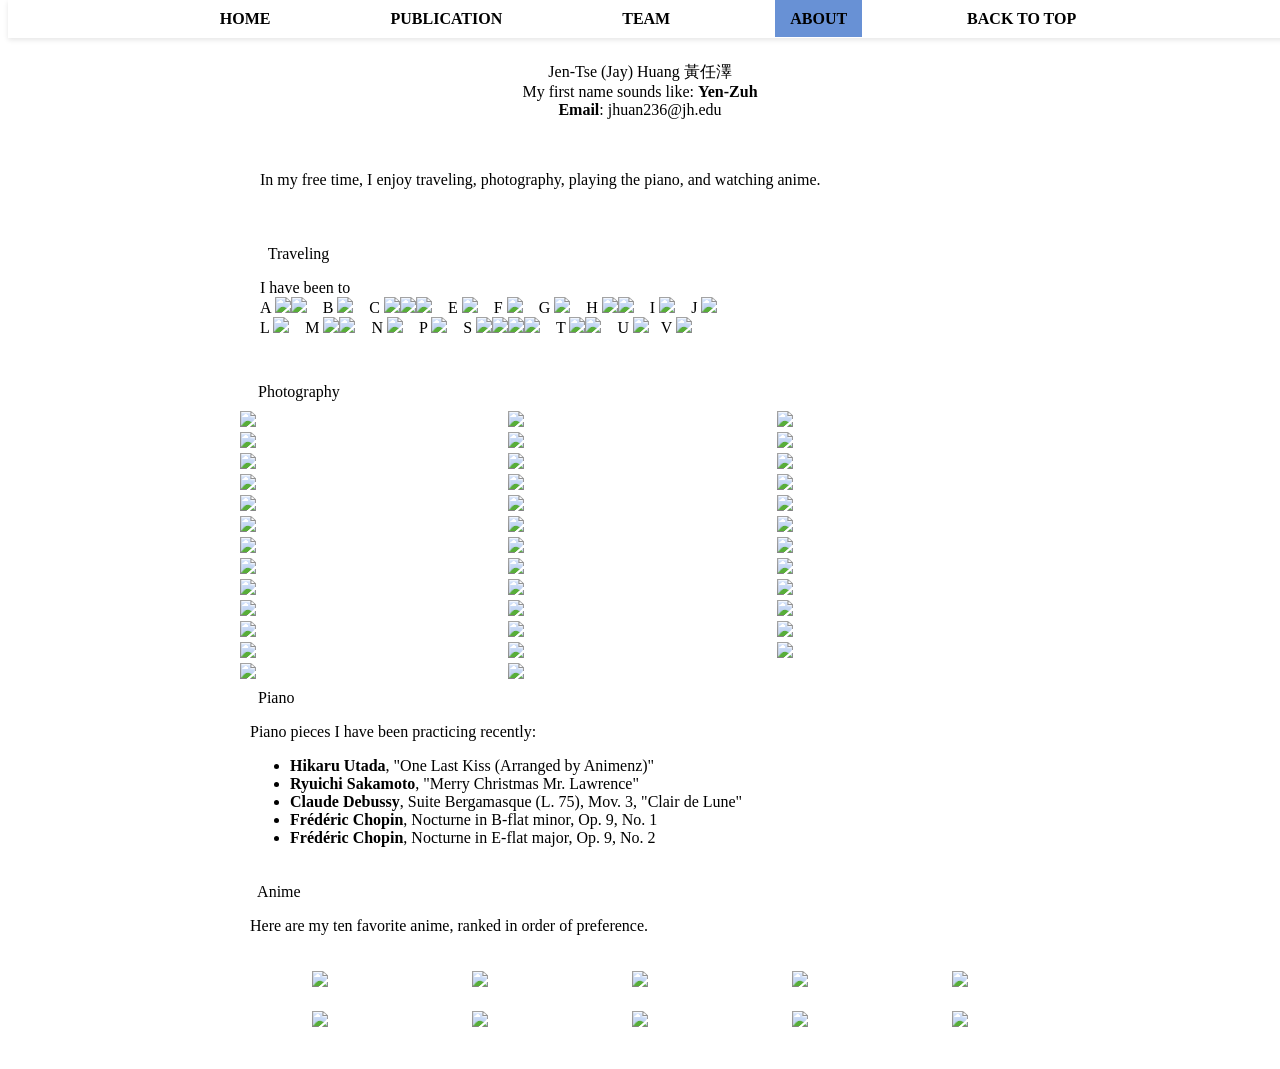
==== about.html @ 7603e161 "Jun14" ====
<!DOCTYPE HTML>
<html lang="en">
<head>
    <meta http-equiv="Content-Type" content="text/html; charset=UTF-8">

    <title>Jen-Tse (Jay) Huang</title>

    <meta name="author" content="Jen-Tse (Jay) Huang">
    <meta name="descripction" content="Jen-Tse (Jay) Huang's Homepage">
    <meta name="keywords" content="Jen-Tse Huang, Computer Science, Artificial Intelligence, Natural Language Processing, Large Language Model">
    <meta name="viewport" content="width=device-width, initial-scale=1">

    <link rel="stylesheet" type="text/css" href="stylesheet.css">
    <link rel="icon" type="image/png" href="images/icon.jpg">

    <script src="scripts/functions.js"></script>
    
    <style>

        .clustrmaps-container {
          width: 200px;
          height: 200px;
          position: relative;
        }

        .clustrmaps-container iframe {
          width: 100%;
          height: 100%;
        }

        html {
            scroll-behavior: smooth;
        }

        .navbar {
            display: flex;
            justify-content: center;
            list-style-type: none;
            padding: 10px 0;
            margin: 0;
            background-color: white;
            position: fixed;
            top: 0;
            width: 100%;
            box-shadow: 0 2px 5px rgba(0, 0, 0, 0.1);
            z-index: 1000;
        }

        .navbar li {
            margin-right: 90px;
        }

        .navbar li:last-child {
            margin-right: 0;
        }

        .navbar a {
            text-decoration: none;
            padding: 10px 15px;
            color: black;
            font-weight: bold;
        }

        .navbar a:hover {
            background-color: #6891D5;
            color: white;
        }

        .active {
            background-color: #6891D5;
            color: white;
        }

        .masonry {
            column-count: 3;
            column-gap: 5px;
        }

        .masonry img {
            width: 100%;
            margin-bottom: 5px;
            display: block;
        }
    </style>
</head>

<body data-gr-c-s-loaded="true">

<ul class="navbar">
    <li><a href="index.html">HOME</a></li>
    <li><a href="publication.html">PUBLICATION</a></li>
    <li><a href="team.html">TEAM</a></li>
    <li><a href="about.html" class="active">ABOUT</a></li>
    <li><a href="#">BACK TO TOP</a></li>
</ul>
<br>

<table width="840" border="0" align="center" cellspacing="0" cellpadding="20"><tbody><tr><td>

<!-- title -->

<p align="center">
    <pageheading>Jen-Tse (Jay) Huang 黃任澤</pageheading><br>
    My first name sounds like: <b>Yen-Zuh</b><br>
    <b>Email</b>: <font id="email" style="display:inline;">jhuan236@jh.edu</font>
</p>

<!-- overview -->

<table width="100%" align="center" border="0" cellspacing="0" cellpadding="20">
    <tbody>
        <tr>
            <td width="100%" valign="center" align="justify">
                <p>In my free time, I enjoy traveling, photography, playing the piano, and watching anime.</p>
            </td>
        </tr>
    </tbody>
</table>

<!-- traveling -->

<table width="100%" align="center" border="0" cellspacing="0" cellpadding="20">
    <tbody>
        <tr>
            <td>
                <sectionheading>&nbsp;&nbsp;Traveling</sectionheading>
                <p>I have been to<br>A&nbsp;<img style="display: inline" width="2.5%" src="images/travel/australia.png"><img style="display: inline" width="2.5%" src="images/travel/austria.png">&nbsp;&nbsp;&nbsp;&nbsp;B&nbsp;<img style="display: inline" width="2.5%" src="images/travel/belgium.png">&nbsp;&nbsp;&nbsp;&nbsp;C&nbsp;<img style="display: inline" width="2.5%" src="images/travel/canada.png"><img style="display: inline" width="2.5%" src="images/travel/china.png"><img style="display: inline" width="2.5%" src="images/travel/czechia.png">&nbsp;&nbsp;&nbsp;&nbsp;E&nbsp;<img style="display: inline" width="2.5%" src="images/travel/england.png">&nbsp;&nbsp;&nbsp;&nbsp;F&nbsp;<img style="display: inline" width="2.5%" src="images/travel/france.png">&nbsp;&nbsp;&nbsp;&nbsp;G&nbsp;<img style="display: inline" width="2.5%" src="images/travel/germany.png">&nbsp;&nbsp;&nbsp;&nbsp;H&nbsp;<img style="display: inline" width="2.5%" src="images/travel/hongkong.png"><img style="display: inline" width="2.5%" src="images/travel/hungary.png">&nbsp;&nbsp;&nbsp;&nbsp;I&nbsp;<img style="display: inline" width="2.5%" src="images/travel/italy.png">&nbsp;&nbsp;&nbsp;&nbsp;J&nbsp;<img style="display: inline" width="2.5%" src="images/travel/japan.png"><br>L&nbsp;<img style="display: inline" width="2.5%" src="images/travel/luxembourg.png">&nbsp;&nbsp;&nbsp;&nbsp;M&nbsp;<img style="display: inline" width="2.5%" src="images/travel/macau.png"><img style="display: inline" width="2.5%" src="images/travel/malaysia.png">&nbsp;&nbsp;&nbsp;&nbsp;N&nbsp;<img style="display: inline" width="2.5%" src="images/travel/newzealand.png">&nbsp;&nbsp;&nbsp;&nbsp;P&nbsp;<img style="display: inline" width="2.5%" src="images/travel/portugal.png">&nbsp;&nbsp;&nbsp;&nbsp;S&nbsp;<img style="display: inline" width="2.5%" src="images/travel/singapore.png"><img style="display: inline" width="2.5%" src="images/travel/slovakia.png"><img style="display: inline" width="2.5%" src="images/travel/spain.png"><img style="display: inline" width="2.5%" src="images/travel/switzerland.png">&nbsp;&nbsp;&nbsp;&nbsp;T&nbsp;<img style="display: inline" width="2.5%" src="images/travel/taiwan.png"><img style="display: inline" width="2.5%" src="images/travel/thailand.png">&nbsp;&nbsp;&nbsp;&nbsp;U&nbsp;<img style="display: inline" width="2.5%" src="images/travel/unitedstates.png">&nbsp;&nbsp;&nbsp;V&nbsp;<img style="display: inline" width="2.5%" src="images/travel/vaticancity.png"></p>
            </td>
        </tr>
    </tbody>
</table>

<!-- photography -->

<table width="100%" align="center" border="0" cellspacing="0" cellpadding="10">
    <tbody>
        <tr>
            <td>
                <sectionheading>&nbsp;&nbsp;Photography </sectionheading>
            </td>
        </tr>
    </tbody>
</table>

<div class="masonry">
    <img src="images/photos/5123.jpg">
    <img src="images/photos/1873.jpg">
    <img src="images/photos/1632.jpg">
    <img src="images/photos/0824.jpg">
    <img src="images/photos/1412.jpg">
    <img src="images/photos/4974.jpg">
    <img src="images/photos/2015.jpg">
    <img src="images/photos/2457.jpg">
    <img src="images/photos/5227.jpg">
    <img src="images/photos/3005.jpg">
    <img src="images/photos/0801.jpg">
    <img src="images/photos/3792.jpg">
    <img src="images/photos/3398.jpg">
    <img src="images/photos/3713.jpg">
    <img src="images/photos/2502.jpg">
    <img src="images/photos/2970.jpg">
    <img src="images/photos/3857.jpg">
    <img src="images/photos/4158.jpg">
    <img src="images/photos/5130.jpg">
    <img src="images/photos/3844.jpg">
    <img src="images/photos/4188.jpg">
    <img src="images/photos/2001.jpg">
    <img src="images/photos/0761.jpg">
    <img src="images/photos/2134.jpg">
    <img src="images/photos/2157.jpg">
    <img src="images/photos/3399.jpg">
    <img src="images/photos/1223.jpg">
    <img src="images/photos/2987.jpg">
    <img src="images/photos/4192.jpg">
    <img src="images/photos/4180.jpg">
    <img src="images/photos/4886.jpg">
    <img src="images/photos/4604.jpg">
    <img src="images/photos/1221.jpg">
    <img src="images/photos/5007.jpg">
    <img src="images/photos/4622.jpg">
    <img src="images/photos/4174.jpg">
    <img src="images/photos/3551.jpg">
    <img src="images/photos/3567.jpg">
</div>

<!-- piano -->

<table width="100%" align="center" border="0" cellspacing="0" cellpadding="10">
    <tbody>
        <tr>
            <td>
                <sectionheading>&nbsp;&nbsp;Piano</sectionheading>
                <p>Piano pieces I have been practicing recently:</p>
                <ul>
                    <li> <b>Hikaru Utada</b>, "One Last Kiss (Arranged by Animenz)" </li>
                    <li> <b>Ryuichi Sakamoto</b>, "Merry Christmas Mr. Lawrence" </li>
                    <li> <b>Claude Debussy</b>, Suite Bergamasque (L. 75), Mov. 3, "Clair de Lune" </li>
                    <li> <b>Frédéric Chopin</b>, Nocturne in B-flat minor, Op. 9, No. 1 </li>
                    <li> <b>Frédéric Chopin</b>, Nocturne in E-flat major, Op. 9, No. 2 </li>
                </ul>
            </td>
        </tr>
    </tbody>
</table>

<!-- anime -->

<table width="100%" align="center" border="0" cellspacing="0" cellpadding="10">
    <tbody>
        <tr>
            <td>
                <sectionheading>&nbsp;&nbsp;Anime</sectionheading>
                <p>Here are my ten favorite anime, ranked in order of preference.</p>
            </td>
        </tr>
    </tbody>
</table>

<table width="100%" align="center" border="0" cellspacing="0" cellpadding="10">
    <tbody>
        <tr>
            <td width="20%" valign="center" align="center"><img style="display: inline" width="100%" src="images/animations/neon_genesis_evangelion.jpg"></td>
            <td width="20%" valign="center" align="center"><img style="display: inline" width="100%" src="images/animations/cyberpunk_edgerunner.jpg"></td>
            <td width="20%" valign="center" align="center"><img style="display: inline" width="100%" src="images/animations/ghost_in_the_shell.jpg"></td>
            <td width="20%" valign="center" align="center"><img style="display: inline" width="100%" src="images/animations/fullmetal_alchemist.jpg"></td>
            <td width="20%" valign="center" align="center"><img style="display: inline" width="100%" src="images/animations/berserk.jpg"></td>
        </tr>
        <tr>
            <td width="20%" valign="center" align="center"><img style="display: inline" width="100%" src="images/animations/attack_on_titan.jpg"></td>
            <td width="20%" valign="center" align="center"><img style="display: inline" width="100%" src="images/animations/steins_gate.jpg"></td>
            <td width="20%" valign="center" align="center"><img style="display: inline" width="100%" src="images/animations/higurashi_when_they_cry.jpg"></td>
            <td width="20%" valign="center" align="center"><img style="display: inline" width="100%" src="images/animations/from_the_new_world.jpg"></td>
            <td width="20%" valign="center" align="center"><img style="display: inline" width="100%" src="images/animations/made_in_abyss.jpg"></td>
        </tr>
    </tbody>
</table>

</td></tr></table></body>
</html>
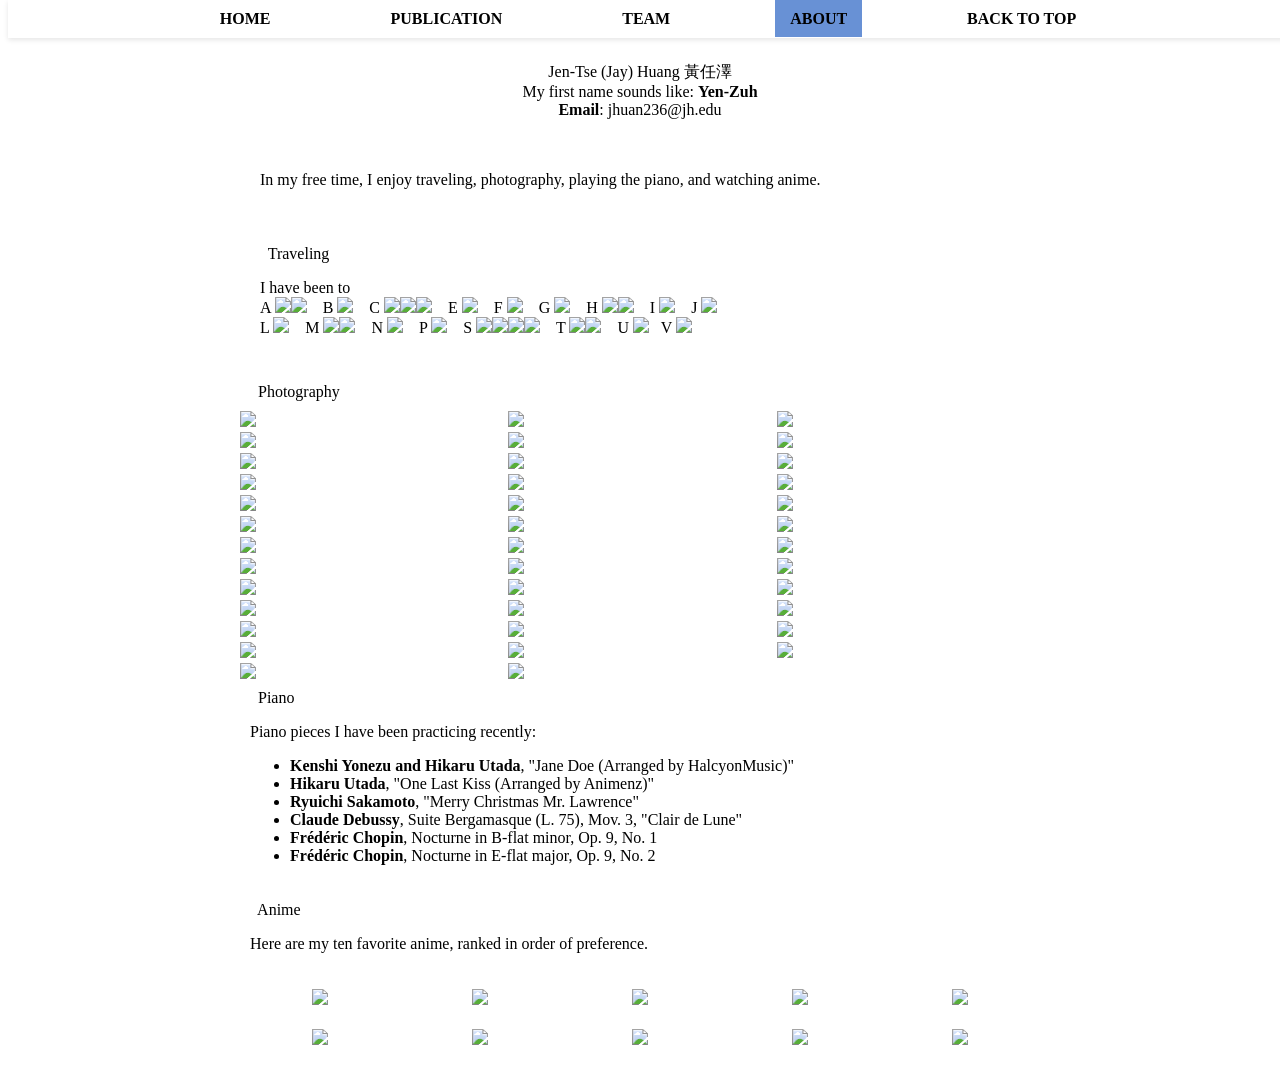
==== commit da5a8f53: "Nov 24" ====
--- a/about.html
+++ b/about.html
@@ -7,26 +7,13 @@
 
     <meta name="author" content="Jen-Tse (Jay) Huang">
     <meta name="descripction" content="Jen-Tse (Jay) Huang's Homepage">
-    <meta name="keywords" content="Jen-Tse Huang, Computer Science, Artificial Intelligence, Natural Language Processing, Large Language Model">
+    <meta name="keywords" content="Jen-Tse Huang, Computer Science, Artificial Intelligence, Natural Language Processing, Large Language Models">
     <meta name="viewport" content="width=device-width, initial-scale=1">
 
     <link rel="stylesheet" type="text/css" href="stylesheet.css">
     <link rel="icon" type="image/png" href="images/icon.jpg">
-
-    <script src="scripts/functions.js"></script>
     
     <style>
-
-        .clustrmaps-container {
-          width: 200px;
-          height: 200px;
-          position: relative;
-        }
-
-        .clustrmaps-container iframe {
-          width: 100%;
-          height: 100%;
-        }
 
         html {
             scroll-behavior: smooth;
@@ -192,6 +179,7 @@
                 <sectionheading>&nbsp;&nbsp;Piano</sectionheading>
                 <p>Piano pieces I have been practicing recently:</p>
                 <ul>
+                    <li> <b>Kenshi Yonezu and Hikaru Utada</b>, "Jane Doe (Arranged by HalcyonMusic)" </li>
                     <li> <b>Hikaru Utada</b>, "One Last Kiss (Arranged by Animenz)" </li>
                     <li> <b>Ryuichi Sakamoto</b>, "Merry Christmas Mr. Lawrence" </li>
                     <li> <b>Claude Debussy</b>, Suite Bergamasque (L. 75), Mov. 3, "Clair de Lune" </li>
@@ -235,5 +223,4 @@
     </tbody>
 </table>
 
-</td></tr></table></body>
-</html>+</td></tr></tbody></table></body></html>
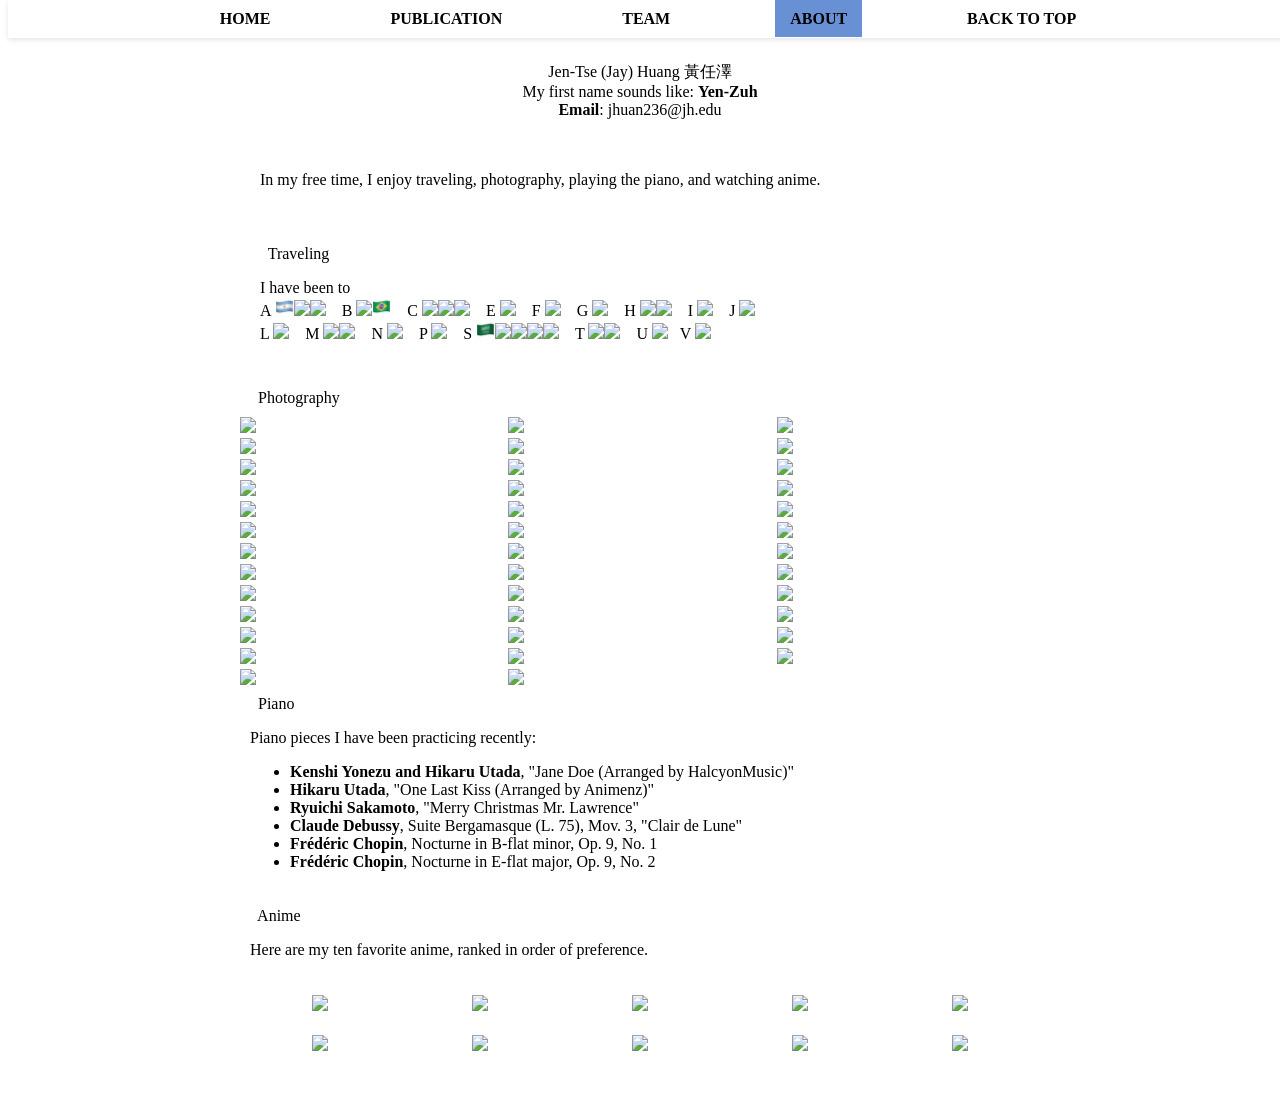
==== commit 34594848: "Mar 02" ====
--- a/about.html
+++ b/about.html
@@ -111,7 +111,7 @@
         <tr>
             <td>
                 <sectionheading>&nbsp;&nbsp;Traveling</sectionheading>
-                <p>I have been to<br>A&nbsp;<img style="display: inline" width="2.5%" src="images/travel/australia.png"><img style="display: inline" width="2.5%" src="images/travel/austria.png">&nbsp;&nbsp;&nbsp;&nbsp;B&nbsp;<img style="display: inline" width="2.5%" src="images/travel/belgium.png">&nbsp;&nbsp;&nbsp;&nbsp;C&nbsp;<img style="display: inline" width="2.5%" src="images/travel/canada.png"><img style="display: inline" width="2.5%" src="images/travel/china.png"><img style="display: inline" width="2.5%" src="images/travel/czechia.png">&nbsp;&nbsp;&nbsp;&nbsp;E&nbsp;<img style="display: inline" width="2.5%" src="images/travel/england.png">&nbsp;&nbsp;&nbsp;&nbsp;F&nbsp;<img style="display: inline" width="2.5%" src="images/travel/france.png">&nbsp;&nbsp;&nbsp;&nbsp;G&nbsp;<img style="display: inline" width="2.5%" src="images/travel/germany.png">&nbsp;&nbsp;&nbsp;&nbsp;H&nbsp;<img style="display: inline" width="2.5%" src="images/travel/hongkong.png"><img style="display: inline" width="2.5%" src="images/travel/hungary.png">&nbsp;&nbsp;&nbsp;&nbsp;I&nbsp;<img style="display: inline" width="2.5%" src="images/travel/italy.png">&nbsp;&nbsp;&nbsp;&nbsp;J&nbsp;<img style="display: inline" width="2.5%" src="images/travel/japan.png"><br>L&nbsp;<img style="display: inline" width="2.5%" src="images/travel/luxembourg.png">&nbsp;&nbsp;&nbsp;&nbsp;M&nbsp;<img style="display: inline" width="2.5%" src="images/travel/macau.png"><img style="display: inline" width="2.5%" src="images/travel/malaysia.png">&nbsp;&nbsp;&nbsp;&nbsp;N&nbsp;<img style="display: inline" width="2.5%" src="images/travel/newzealand.png">&nbsp;&nbsp;&nbsp;&nbsp;P&nbsp;<img style="display: inline" width="2.5%" src="images/travel/portugal.png">&nbsp;&nbsp;&nbsp;&nbsp;S&nbsp;<img style="display: inline" width="2.5%" src="images/travel/singapore.png"><img style="display: inline" width="2.5%" src="images/travel/slovakia.png"><img style="display: inline" width="2.5%" src="images/travel/spain.png"><img style="display: inline" width="2.5%" src="images/travel/switzerland.png">&nbsp;&nbsp;&nbsp;&nbsp;T&nbsp;<img style="display: inline" width="2.5%" src="images/travel/taiwan.png"><img style="display: inline" width="2.5%" src="images/travel/thailand.png">&nbsp;&nbsp;&nbsp;&nbsp;U&nbsp;<img style="display: inline" width="2.5%" src="images/travel/unitedstates.png">&nbsp;&nbsp;&nbsp;V&nbsp;<img style="display: inline" width="2.5%" src="images/travel/vaticancity.png"></p>
+                <p>I have been to<br>A&nbsp;<img style="display: inline" width="2.5%" src="images/travel/argentina.png"><img style="display: inline" width="2.5%" src="images/travel/australia.png"><img style="display: inline" width="2.5%" src="images/travel/austria.png">&nbsp;&nbsp;&nbsp;&nbsp;B&nbsp;<img style="display: inline" width="2.5%" src="images/travel/belgium.png"><img style="display: inline" width="2.5%" src="images/travel/brazil.png">&nbsp;&nbsp;&nbsp;&nbsp;C&nbsp;<img style="display: inline" width="2.5%" src="images/travel/canada.png"><img style="display: inline" width="2.5%" src="images/travel/china.png"><img style="display: inline" width="2.5%" src="images/travel/czechia.png">&nbsp;&nbsp;&nbsp;&nbsp;E&nbsp;<img style="display: inline" width="2.5%" src="images/travel/england.png">&nbsp;&nbsp;&nbsp;&nbsp;F&nbsp;<img style="display: inline" width="2.5%" src="images/travel/france.png">&nbsp;&nbsp;&nbsp;&nbsp;G&nbsp;<img style="display: inline" width="2.5%" src="images/travel/germany.png">&nbsp;&nbsp;&nbsp;&nbsp;H&nbsp;<img style="display: inline" width="2.5%" src="images/travel/hongkong.png"><img style="display: inline" width="2.5%" src="images/travel/hungary.png">&nbsp;&nbsp;&nbsp;&nbsp;I&nbsp;<img style="display: inline" width="2.5%" src="images/travel/italy.png">&nbsp;&nbsp;&nbsp;&nbsp;J&nbsp;<img style="display: inline" width="2.5%" src="images/travel/japan.png"><br>L&nbsp;<img style="display: inline" width="2.5%" src="images/travel/luxembourg.png">&nbsp;&nbsp;&nbsp;&nbsp;M&nbsp;<img style="display: inline" width="2.5%" src="images/travel/macau.png"><img style="display: inline" width="2.5%" src="images/travel/malaysia.png">&nbsp;&nbsp;&nbsp;&nbsp;N&nbsp;<img style="display: inline" width="2.5%" src="images/travel/newzealand.png">&nbsp;&nbsp;&nbsp;&nbsp;P&nbsp;<img style="display: inline" width="2.5%" src="images/travel/portugal.png">&nbsp;&nbsp;&nbsp;&nbsp;S&nbsp;<img style="display: inline" width="2.5%" src="images/travel/saudiarabia.png"><img style="display: inline" width="2.5%" src="images/travel/singapore.png"><img style="display: inline" width="2.5%" src="images/travel/slovakia.png"><img style="display: inline" width="2.5%" src="images/travel/spain.png"><img style="display: inline" width="2.5%" src="images/travel/switzerland.png">&nbsp;&nbsp;&nbsp;&nbsp;T&nbsp;<img style="display: inline" width="2.5%" src="images/travel/taiwan.png"><img style="display: inline" width="2.5%" src="images/travel/thailand.png">&nbsp;&nbsp;&nbsp;&nbsp;U&nbsp;<img style="display: inline" width="2.5%" src="images/travel/unitedstates.png">&nbsp;&nbsp;&nbsp;V&nbsp;<img style="display: inline" width="2.5%" src="images/travel/vaticancity.png"></p>
             </td>
         </tr>
     </tbody>
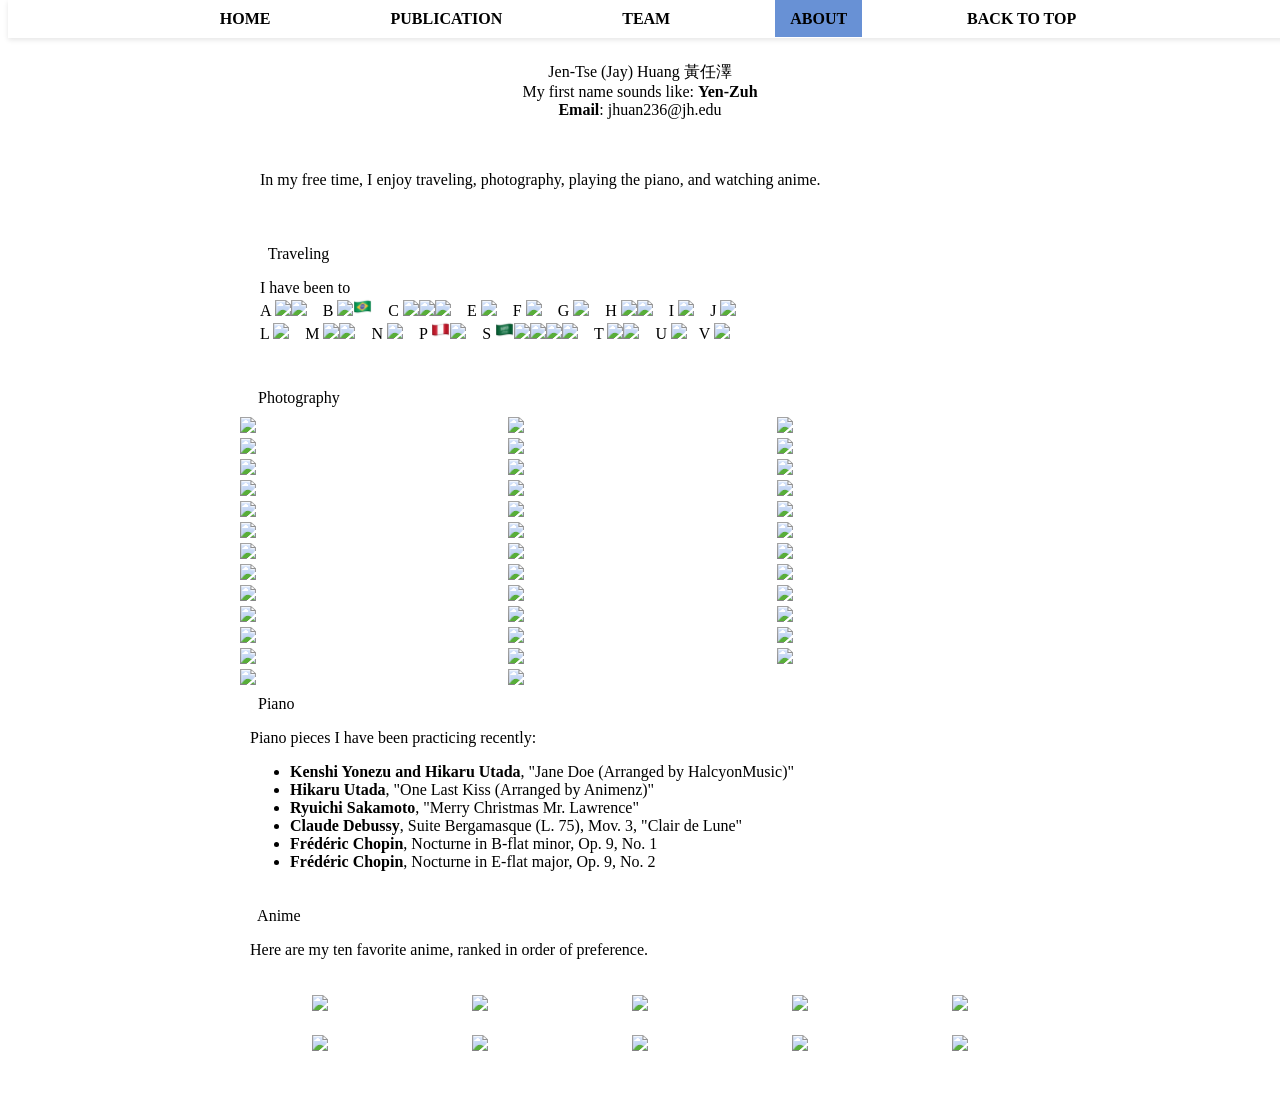
==== commit 28cc6393: "Apr 9" ====
--- a/about.html
+++ b/about.html
@@ -111,7 +111,7 @@
         <tr>
             <td>
                 <sectionheading>&nbsp;&nbsp;Traveling</sectionheading>
-                <p>I have been to<br>A&nbsp;<img style="display: inline" width="2.5%" src="images/travel/argentina.png"><img style="display: inline" width="2.5%" src="images/travel/australia.png"><img style="display: inline" width="2.5%" src="images/travel/austria.png">&nbsp;&nbsp;&nbsp;&nbsp;B&nbsp;<img style="display: inline" width="2.5%" src="images/travel/belgium.png"><img style="display: inline" width="2.5%" src="images/travel/brazil.png">&nbsp;&nbsp;&nbsp;&nbsp;C&nbsp;<img style="display: inline" width="2.5%" src="images/travel/canada.png"><img style="display: inline" width="2.5%" src="images/travel/china.png"><img style="display: inline" width="2.5%" src="images/travel/czechia.png">&nbsp;&nbsp;&nbsp;&nbsp;E&nbsp;<img style="display: inline" width="2.5%" src="images/travel/england.png">&nbsp;&nbsp;&nbsp;&nbsp;F&nbsp;<img style="display: inline" width="2.5%" src="images/travel/france.png">&nbsp;&nbsp;&nbsp;&nbsp;G&nbsp;<img style="display: inline" width="2.5%" src="images/travel/germany.png">&nbsp;&nbsp;&nbsp;&nbsp;H&nbsp;<img style="display: inline" width="2.5%" src="images/travel/hongkong.png"><img style="display: inline" width="2.5%" src="images/travel/hungary.png">&nbsp;&nbsp;&nbsp;&nbsp;I&nbsp;<img style="display: inline" width="2.5%" src="images/travel/italy.png">&nbsp;&nbsp;&nbsp;&nbsp;J&nbsp;<img style="display: inline" width="2.5%" src="images/travel/japan.png"><br>L&nbsp;<img style="display: inline" width="2.5%" src="images/travel/luxembourg.png">&nbsp;&nbsp;&nbsp;&nbsp;M&nbsp;<img style="display: inline" width="2.5%" src="images/travel/macau.png"><img style="display: inline" width="2.5%" src="images/travel/malaysia.png">&nbsp;&nbsp;&nbsp;&nbsp;N&nbsp;<img style="display: inline" width="2.5%" src="images/travel/newzealand.png">&nbsp;&nbsp;&nbsp;&nbsp;P&nbsp;<img style="display: inline" width="2.5%" src="images/travel/portugal.png">&nbsp;&nbsp;&nbsp;&nbsp;S&nbsp;<img style="display: inline" width="2.5%" src="images/travel/saudiarabia.png"><img style="display: inline" width="2.5%" src="images/travel/singapore.png"><img style="display: inline" width="2.5%" src="images/travel/slovakia.png"><img style="display: inline" width="2.5%" src="images/travel/spain.png"><img style="display: inline" width="2.5%" src="images/travel/switzerland.png">&nbsp;&nbsp;&nbsp;&nbsp;T&nbsp;<img style="display: inline" width="2.5%" src="images/travel/taiwan.png"><img style="display: inline" width="2.5%" src="images/travel/thailand.png">&nbsp;&nbsp;&nbsp;&nbsp;U&nbsp;<img style="display: inline" width="2.5%" src="images/travel/unitedstates.png">&nbsp;&nbsp;&nbsp;V&nbsp;<img style="display: inline" width="2.5%" src="images/travel/vaticancity.png"></p>
+                <p>I have been to<br>A&nbsp;<img style="display: inline" width="2.5%" src="images/travel/australia.png"><img style="display: inline" width="2.5%" src="images/travel/austria.png">&nbsp;&nbsp;&nbsp;&nbsp;B&nbsp;<img style="display: inline" width="2.5%" src="images/travel/belgium.png"><img style="display: inline" width="2.5%" src="images/travel/brazil.png">&nbsp;&nbsp;&nbsp;&nbsp;C&nbsp;<img style="display: inline" width="2.5%" src="images/travel/canada.png"><img style="display: inline" width="2.5%" src="images/travel/china.png"><img style="display: inline" width="2.5%" src="images/travel/czechia.png">&nbsp;&nbsp;&nbsp;&nbsp;E&nbsp;<img style="display: inline" width="2.5%" src="images/travel/england.png">&nbsp;&nbsp;&nbsp;&nbsp;F&nbsp;<img style="display: inline" width="2.5%" src="images/travel/france.png">&nbsp;&nbsp;&nbsp;&nbsp;G&nbsp;<img style="display: inline" width="2.5%" src="images/travel/germany.png">&nbsp;&nbsp;&nbsp;&nbsp;H&nbsp;<img style="display: inline" width="2.5%" src="images/travel/hongkong.png"><img style="display: inline" width="2.5%" src="images/travel/hungary.png">&nbsp;&nbsp;&nbsp;&nbsp;I&nbsp;<img style="display: inline" width="2.5%" src="images/travel/italy.png">&nbsp;&nbsp;&nbsp;&nbsp;J&nbsp;<img style="display: inline" width="2.5%" src="images/travel/japan.png"><br>L&nbsp;<img style="display: inline" width="2.5%" src="images/travel/luxembourg.png">&nbsp;&nbsp;&nbsp;&nbsp;M&nbsp;<img style="display: inline" width="2.5%" src="images/travel/macau.png"><img style="display: inline" width="2.5%" src="images/travel/malaysia.png">&nbsp;&nbsp;&nbsp;&nbsp;N&nbsp;<img style="display: inline" width="2.5%" src="images/travel/newzealand.png">&nbsp;&nbsp;&nbsp;&nbsp;P&nbsp;<img style="display: inline" width="2.5%" src="images/travel/peru.png"><img style="display: inline" width="2.5%" src="images/travel/portugal.png">&nbsp;&nbsp;&nbsp;&nbsp;S&nbsp;<img style="display: inline" width="2.5%" src="images/travel/saudiarabia.png"><img style="display: inline" width="2.5%" src="images/travel/singapore.png"><img style="display: inline" width="2.5%" src="images/travel/slovakia.png"><img style="display: inline" width="2.5%" src="images/travel/spain.png"><img style="display: inline" width="2.5%" src="images/travel/switzerland.png">&nbsp;&nbsp;&nbsp;&nbsp;T&nbsp;<img style="display: inline" width="2.5%" src="images/travel/taiwan.png"><img style="display: inline" width="2.5%" src="images/travel/thailand.png">&nbsp;&nbsp;&nbsp;&nbsp;U&nbsp;<img style="display: inline" width="2.5%" src="images/travel/unitedstates.png">&nbsp;&nbsp;&nbsp;V&nbsp;<img style="display: inline" width="2.5%" src="images/travel/vaticancity.png"></p>
             </td>
         </tr>
     </tbody>
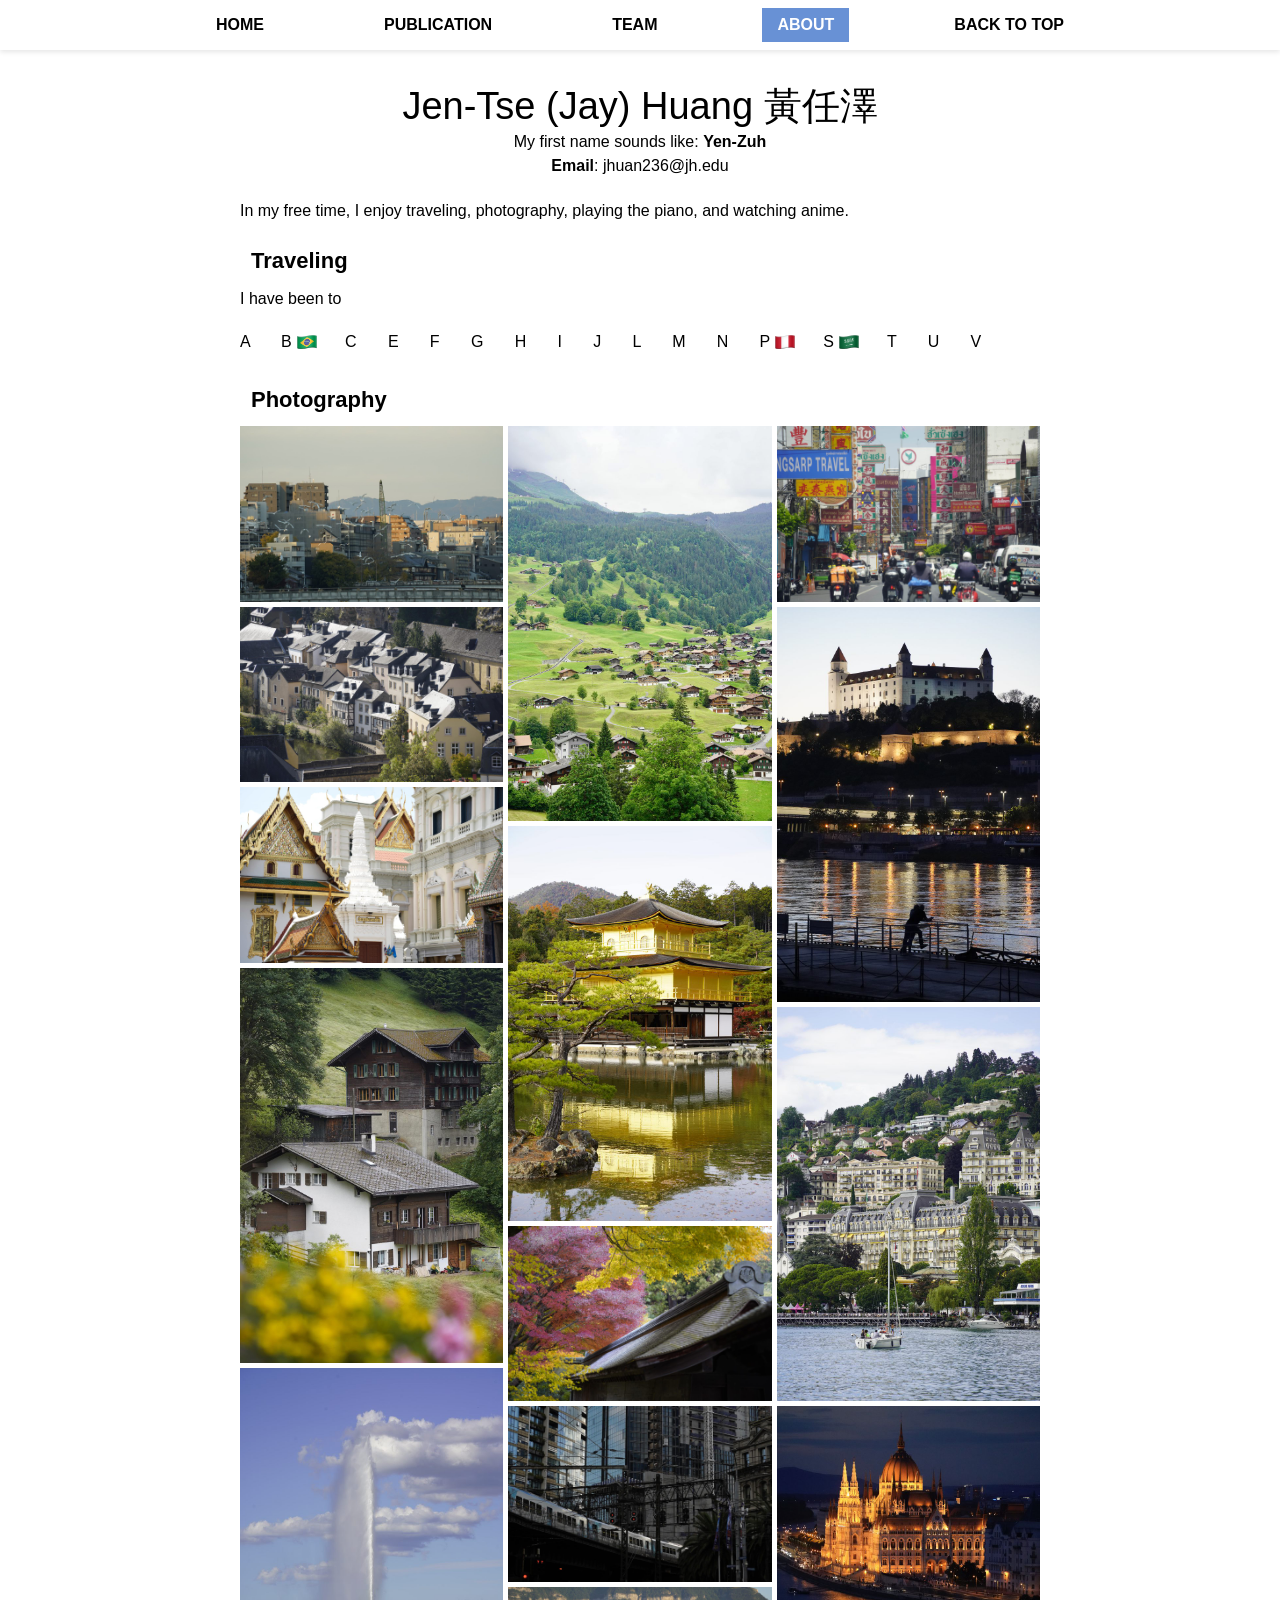
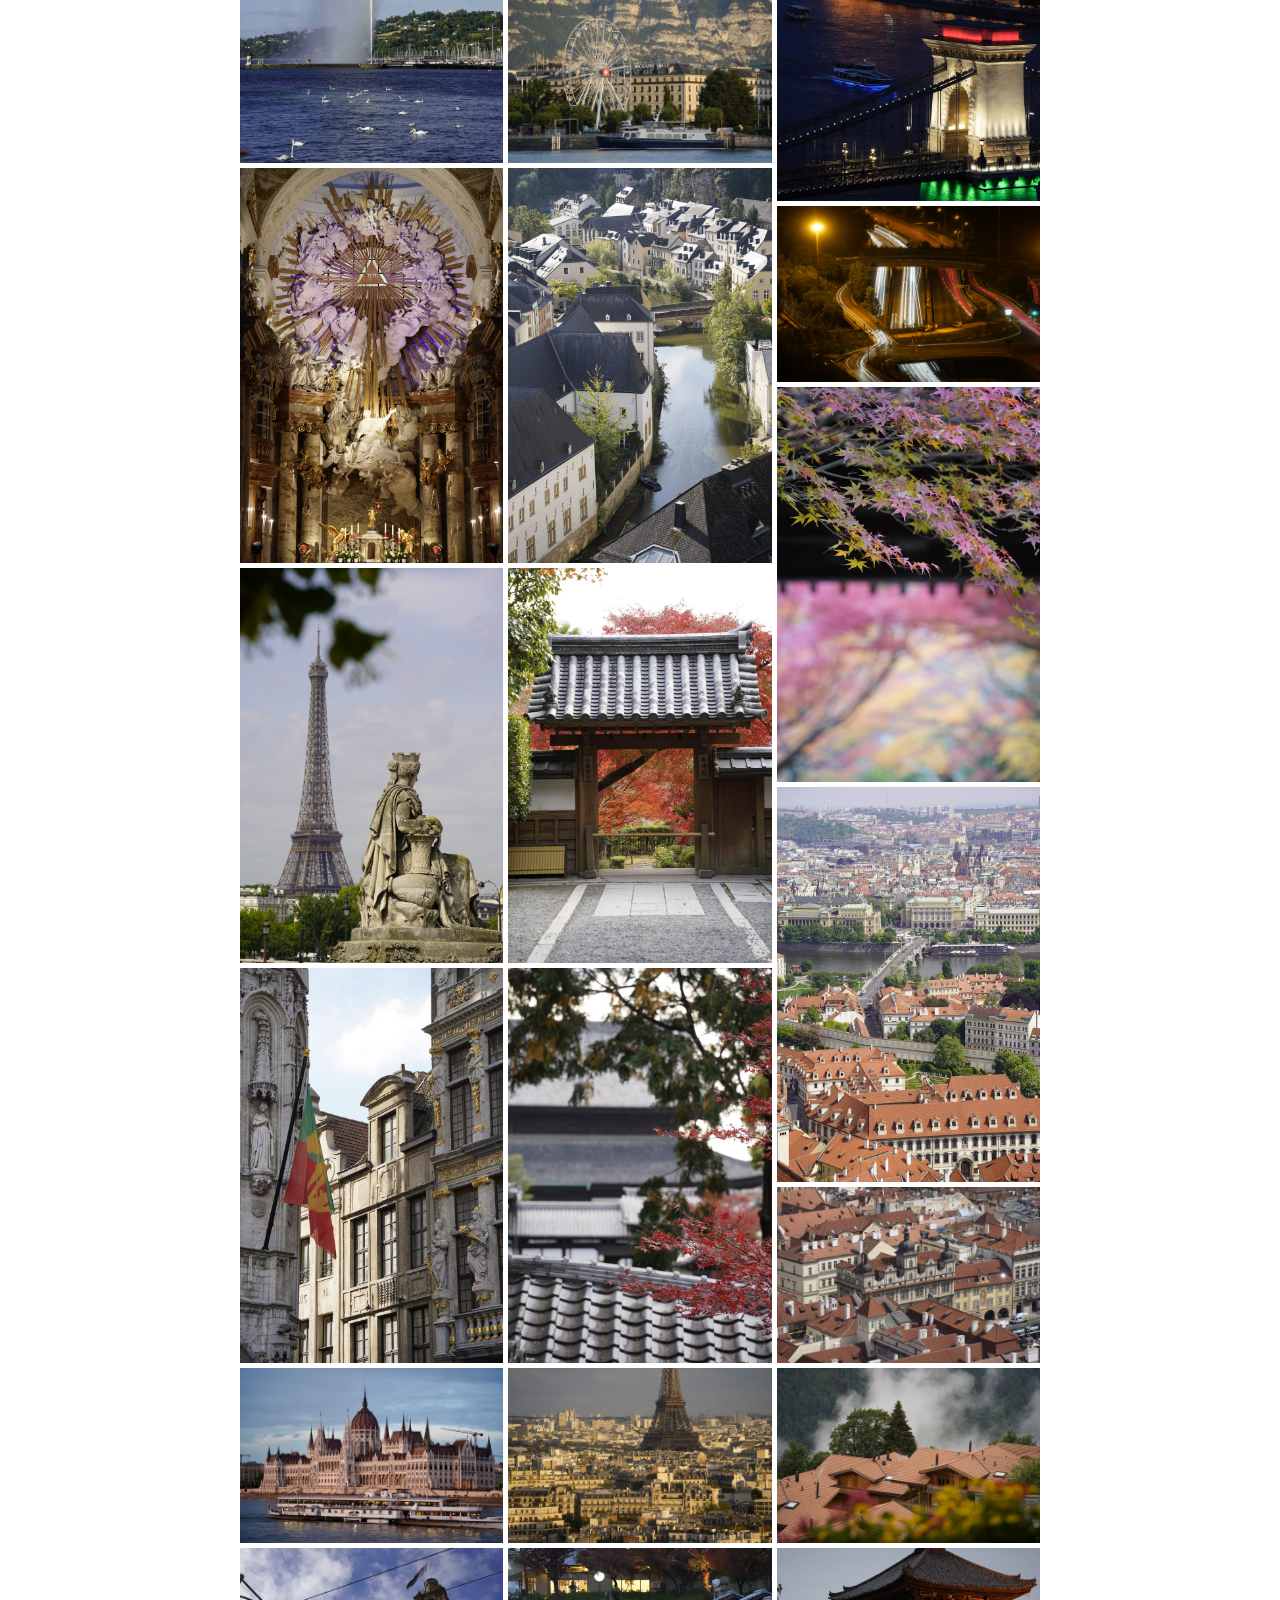
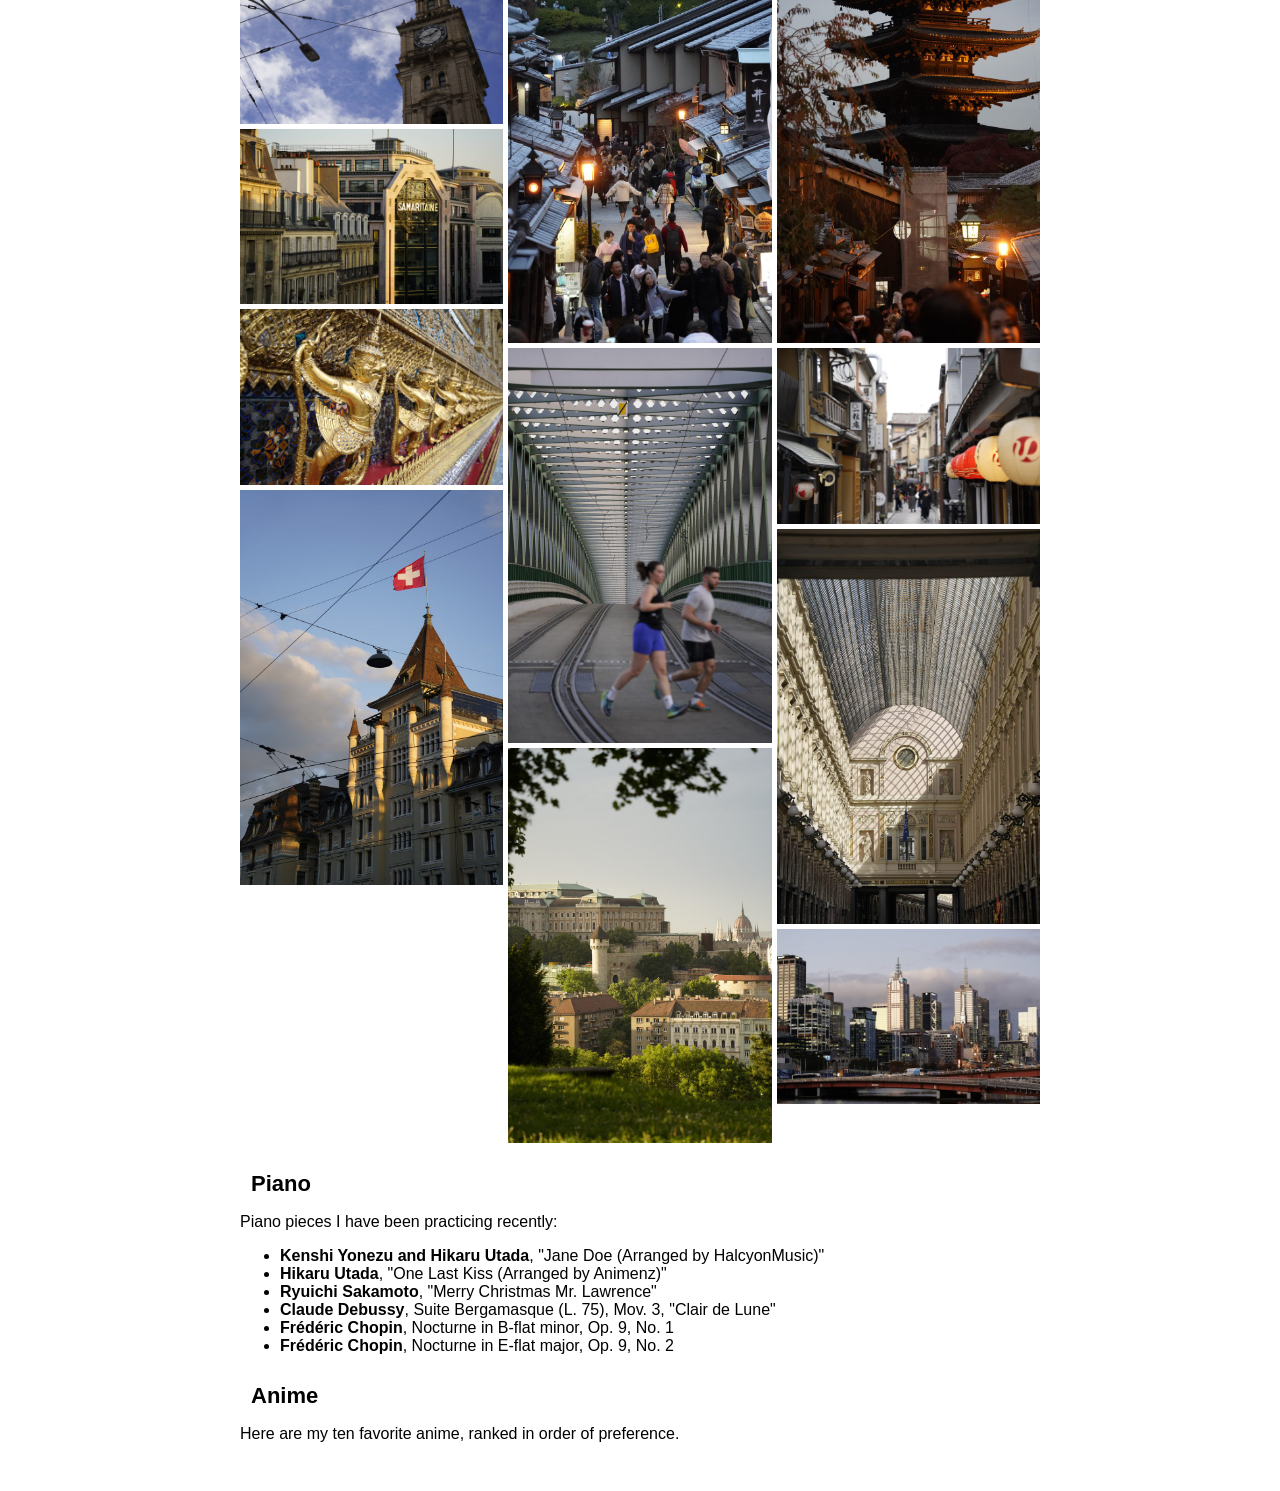
==== commit bdf826d9: "improve homepage" ====
--- a/about.html
+++ b/about.html
@@ -6,69 +6,30 @@
     <title>Jen-Tse (Jay) Huang</title>
 
     <meta name="author" content="Jen-Tse (Jay) Huang">
-    <meta name="descripction" content="Jen-Tse (Jay) Huang's Homepage">
+    <meta name="description" content="Traveling, photography, piano, and anime — the non-research side of Jen-Tse (Jay) Huang.">
     <meta name="keywords" content="Jen-Tse Huang, Computer Science, Artificial Intelligence, Natural Language Processing, Large Language Models">
     <meta name="viewport" content="width=device-width, initial-scale=1">
 
+    <link rel="canonical" href="https://penguinnnnn.github.io/about.html">
+
+    <meta property="og:type" content="website">
+    <meta property="og:site_name" content="Jen-Tse (Jay) Huang">
+    <meta property="og:title" content="About — Jen-Tse (Jay) Huang">
+    <meta property="og:description" content="Traveling, photography, piano, and anime — the non-research side of Jen-Tse (Jay) Huang.">
+    <meta property="og:url" content="https://penguinnnnn.github.io/about.html">
+    <meta property="og:image" content="https://penguinnnnn.github.io/images/jentsehuang.jpg">
+    <meta property="og:image:width" content="700">
+    <meta property="og:image:height" content="1050">
+    <meta property="og:image:alt" content="Portrait of Jen-Tse (Jay) Huang">
+
+    <meta name="twitter:card" content="summary">
+    <meta name="twitter:site" content="@JentseHuang">
+    <meta name="twitter:creator" content="@JentseHuang">
+
     <link rel="stylesheet" type="text/css" href="stylesheet.css">
     <link rel="icon" type="image/png" href="images/icon.jpg">
-    
-    <style>
 
-        html {
-            scroll-behavior: smooth;
-        }
-
-        .navbar {
-            display: flex;
-            justify-content: center;
-            list-style-type: none;
-            padding: 10px 0;
-            margin: 0;
-            background-color: white;
-            position: fixed;
-            top: 0;
-            width: 100%;
-            box-shadow: 0 2px 5px rgba(0, 0, 0, 0.1);
-            z-index: 1000;
-        }
-
-        .navbar li {
-            margin-right: 90px;
-        }
-
-        .navbar li:last-child {
-            margin-right: 0;
-        }
-
-        .navbar a {
-            text-decoration: none;
-            padding: 10px 15px;
-            color: black;
-            font-weight: bold;
-        }
-
-        .navbar a:hover {
-            background-color: #6891D5;
-            color: white;
-        }
-
-        .active {
-            background-color: #6891D5;
-            color: white;
-        }
-
-        .masonry {
-            column-count: 3;
-            column-gap: 5px;
-        }
-
-        .masonry img {
-            width: 100%;
-            margin-bottom: 5px;
-            display: block;
-        }
-    </style>
+    <script src="scripts/functions.js"></script>
 </head>
 
 <body data-gr-c-s-loaded="true">
@@ -80,147 +41,132 @@
     <li><a href="about.html" class="active">ABOUT</a></li>
     <li><a href="#">BACK TO TOP</a></li>
 </ul>
-<br>
 
-<table width="840" border="0" align="center" cellspacing="0" cellpadding="20"><tbody><tr><td>
+<div class="page">
 
 <!-- title -->
 
-<p align="center">
-    <pageheading>Jen-Tse (Jay) Huang 黃任澤</pageheading><br>
+<div class="id-card">
+    <h1 class="page-title">Jen-Tse (Jay) Huang 黃任澤</h1>
     My first name sounds like: <b>Yen-Zuh</b><br>
-    <b>Email</b>: <font id="email" style="display:inline;">jhuan236@jh.edu</font>
-</p>
+    <b>Email</b>: <span id="email">jhuan236@jh.edu</span>
+</div>
 
 <!-- overview -->
 
-<table width="100%" align="center" border="0" cellspacing="0" cellpadding="20">
-    <tbody>
-        <tr>
-            <td width="100%" valign="center" align="justify">
-                <p>In my free time, I enjoy traveling, photography, playing the piano, and watching anime.</p>
-            </td>
-        </tr>
-    </tbody>
-</table>
+<section class="block">
+    <p>In my free time, I enjoy traveling, photography, playing the piano, and watching anime.</p>
+</section>
 
 <!-- traveling -->
 
-<table width="100%" align="center" border="0" cellspacing="0" cellpadding="20">
-    <tbody>
-        <tr>
-            <td>
-                <sectionheading>&nbsp;&nbsp;Traveling</sectionheading>
-                <p>I have been to<br>A&nbsp;<img style="display: inline" width="2.5%" src="images/travel/australia.png"><img style="display: inline" width="2.5%" src="images/travel/austria.png">&nbsp;&nbsp;&nbsp;&nbsp;B&nbsp;<img style="display: inline" width="2.5%" src="images/travel/belgium.png"><img style="display: inline" width="2.5%" src="images/travel/brazil.png">&nbsp;&nbsp;&nbsp;&nbsp;C&nbsp;<img style="display: inline" width="2.5%" src="images/travel/canada.png"><img style="display: inline" width="2.5%" src="images/travel/china.png"><img style="display: inline" width="2.5%" src="images/travel/czechia.png">&nbsp;&nbsp;&nbsp;&nbsp;E&nbsp;<img style="display: inline" width="2.5%" src="images/travel/england.png">&nbsp;&nbsp;&nbsp;&nbsp;F&nbsp;<img style="display: inline" width="2.5%" src="images/travel/france.png">&nbsp;&nbsp;&nbsp;&nbsp;G&nbsp;<img style="display: inline" width="2.5%" src="images/travel/germany.png">&nbsp;&nbsp;&nbsp;&nbsp;H&nbsp;<img style="display: inline" width="2.5%" src="images/travel/hongkong.png"><img style="display: inline" width="2.5%" src="images/travel/hungary.png">&nbsp;&nbsp;&nbsp;&nbsp;I&nbsp;<img style="display: inline" width="2.5%" src="images/travel/italy.png">&nbsp;&nbsp;&nbsp;&nbsp;J&nbsp;<img style="display: inline" width="2.5%" src="images/travel/japan.png"><br>L&nbsp;<img style="display: inline" width="2.5%" src="images/travel/luxembourg.png">&nbsp;&nbsp;&nbsp;&nbsp;M&nbsp;<img style="display: inline" width="2.5%" src="images/travel/macau.png"><img style="display: inline" width="2.5%" src="images/travel/malaysia.png">&nbsp;&nbsp;&nbsp;&nbsp;N&nbsp;<img style="display: inline" width="2.5%" src="images/travel/newzealand.png">&nbsp;&nbsp;&nbsp;&nbsp;P&nbsp;<img style="display: inline" width="2.5%" src="images/travel/peru.png"><img style="display: inline" width="2.5%" src="images/travel/portugal.png">&nbsp;&nbsp;&nbsp;&nbsp;S&nbsp;<img style="display: inline" width="2.5%" src="images/travel/saudiarabia.png"><img style="display: inline" width="2.5%" src="images/travel/singapore.png"><img style="display: inline" width="2.5%" src="images/travel/slovakia.png"><img style="display: inline" width="2.5%" src="images/travel/spain.png"><img style="display: inline" width="2.5%" src="images/travel/switzerland.png">&nbsp;&nbsp;&nbsp;&nbsp;T&nbsp;<img style="display: inline" width="2.5%" src="images/travel/taiwan.png"><img style="display: inline" width="2.5%" src="images/travel/thailand.png">&nbsp;&nbsp;&nbsp;&nbsp;U&nbsp;<img style="display: inline" width="2.5%" src="images/travel/unitedstates.png">&nbsp;&nbsp;&nbsp;V&nbsp;<img style="display: inline" width="2.5%" src="images/travel/vaticancity.png"></p>
-            </td>
-        </tr>
-    </tbody>
-</table>
+<section class="block">
+    <h2 class="section-title">Traveling</h2>
+    <p>I have been to</p>
+    <div class="travel">
+        <span class="grp">A&nbsp;<img src="images/travel/australia.png" alt=""><img src="images/travel/austria.png" alt=""></span>
+        <span class="grp">B&nbsp;<img src="images/travel/belgium.png" alt=""><img src="images/travel/brazil.png" alt=""></span>
+        <span class="grp">C&nbsp;<img src="images/travel/canada.png" alt=""><img src="images/travel/china.png" alt=""><img src="images/travel/czechia.png" alt=""></span>
+        <span class="grp">E&nbsp;<img src="images/travel/england.png" alt=""></span>
+        <span class="grp">F&nbsp;<img src="images/travel/france.png" alt=""></span>
+        <span class="grp">G&nbsp;<img src="images/travel/germany.png" alt=""></span>
+        <span class="grp">H&nbsp;<img src="images/travel/hongkong.png" alt=""><img src="images/travel/hungary.png" alt=""></span>
+        <span class="grp">I&nbsp;<img src="images/travel/italy.png" alt=""></span>
+        <span class="grp">J&nbsp;<img src="images/travel/japan.png" alt=""></span>
+        <span class="grp">L&nbsp;<img src="images/travel/luxembourg.png" alt=""></span>
+        <span class="grp">M&nbsp;<img src="images/travel/macau.png" alt=""><img src="images/travel/malaysia.png" alt=""></span>
+        <span class="grp">N&nbsp;<img src="images/travel/newzealand.png" alt=""></span>
+        <span class="grp">P&nbsp;<img src="images/travel/peru.png" alt=""><img src="images/travel/portugal.png" alt=""></span>
+        <span class="grp">S&nbsp;<img src="images/travel/saudiarabia.png" alt=""><img src="images/travel/singapore.png" alt=""><img src="images/travel/slovakia.png" alt=""><img src="images/travel/spain.png" alt=""><img src="images/travel/switzerland.png" alt=""></span>
+        <span class="grp">T&nbsp;<img src="images/travel/taiwan.png" alt=""><img src="images/travel/thailand.png" alt=""></span>
+        <span class="grp">U&nbsp;<img src="images/travel/unitedstates.png" alt=""></span>
+        <span class="grp">V&nbsp;<img src="images/travel/vaticancity.png" alt=""></span>
+    </div>
+</section>
 
 <!-- photography -->
 
-<table width="100%" align="center" border="0" cellspacing="0" cellpadding="10">
-    <tbody>
-        <tr>
-            <td>
-                <sectionheading>&nbsp;&nbsp;Photography </sectionheading>
-            </td>
-        </tr>
-    </tbody>
-</table>
-
-<div class="masonry">
-    <img src="images/photos/5123.jpg">
-    <img src="images/photos/1873.jpg">
-    <img src="images/photos/1632.jpg">
-    <img src="images/photos/0824.jpg">
-    <img src="images/photos/1412.jpg">
-    <img src="images/photos/4974.jpg">
-    <img src="images/photos/2015.jpg">
-    <img src="images/photos/2457.jpg">
-    <img src="images/photos/5227.jpg">
-    <img src="images/photos/3005.jpg">
-    <img src="images/photos/0801.jpg">
-    <img src="images/photos/3792.jpg">
-    <img src="images/photos/3398.jpg">
-    <img src="images/photos/3713.jpg">
-    <img src="images/photos/2502.jpg">
-    <img src="images/photos/2970.jpg">
-    <img src="images/photos/3857.jpg">
-    <img src="images/photos/4158.jpg">
-    <img src="images/photos/5130.jpg">
-    <img src="images/photos/3844.jpg">
-    <img src="images/photos/4188.jpg">
-    <img src="images/photos/2001.jpg">
-    <img src="images/photos/0761.jpg">
-    <img src="images/photos/2134.jpg">
-    <img src="images/photos/2157.jpg">
-    <img src="images/photos/3399.jpg">
-    <img src="images/photos/1223.jpg">
-    <img src="images/photos/2987.jpg">
-    <img src="images/photos/4192.jpg">
-    <img src="images/photos/4180.jpg">
-    <img src="images/photos/4886.jpg">
-    <img src="images/photos/4604.jpg">
-    <img src="images/photos/1221.jpg">
-    <img src="images/photos/5007.jpg">
-    <img src="images/photos/4622.jpg">
-    <img src="images/photos/4174.jpg">
-    <img src="images/photos/3551.jpg">
-    <img src="images/photos/3567.jpg">
-</div>
+<section class="block">
+    <h2 class="section-title">Photography</h2>
+    <!-- photos:start -- generated by scripts/optimize_images.py from raw/photography/; do not edit by hand -->
+    <div class="masonry" id="photos">
+        <img src="images/photos/0761.jpg" alt="">
+        <img src="images/photos/0801.jpg" alt="">
+        <img src="images/photos/0824.jpg" alt="">
+        <img src="images/photos/1221.jpg" alt="">
+        <img src="images/photos/1223.jpg" alt="">
+        <img src="images/photos/1412.jpg" alt="">
+        <img src="images/photos/1632.jpg" alt="">
+        <img src="images/photos/1873.jpg" alt="">
+        <img src="images/photos/2001.jpg" alt="">
+        <img src="images/photos/2015.jpg" alt="">
+        <img src="images/photos/2134.jpg" alt="">
+        <img src="images/photos/2157.jpg" alt="">
+        <img src="images/photos/2457.jpg" alt="">
+        <img src="images/photos/2502.jpg" alt="">
+        <img src="images/photos/2970.jpg" alt="">
+        <img src="images/photos/2987.jpg" alt="">
+        <img src="images/photos/3005.jpg" alt="">
+        <img src="images/photos/3398.jpg" alt="">
+        <img src="images/photos/3399.jpg" alt="">
+        <img src="images/photos/3551.jpg" alt="">
+        <img src="images/photos/3567.jpg" alt="">
+        <img src="images/photos/3713.jpg" alt="">
+        <img src="images/photos/3792.jpg" alt="">
+        <img src="images/photos/3844.jpg" alt="">
+        <img src="images/photos/3857.jpg" alt="">
+        <img src="images/photos/4158.jpg" alt="">
+        <img src="images/photos/4174.jpg" alt="">
+        <img src="images/photos/4180.jpg" alt="">
+        <img src="images/photos/4188.jpg" alt="">
+        <img src="images/photos/4192.jpg" alt="">
+        <img src="images/photos/4604.jpg" alt="">
+        <img src="images/photos/4622.jpg" alt="">
+        <img src="images/photos/4886.jpg" alt="">
+        <img src="images/photos/4974.jpg" alt="">
+        <img src="images/photos/5007.jpg" alt="">
+        <img src="images/photos/5123.jpg" alt="">
+        <img src="images/photos/5130.jpg" alt="">
+        <img src="images/photos/5227.jpg" alt="">
+    </div>
+    <script>shuffleChildren("photos");</script>
+    <!-- photos:end -->
+</section>
 
 <!-- piano -->
 
-<table width="100%" align="center" border="0" cellspacing="0" cellpadding="10">
-    <tbody>
-        <tr>
-            <td>
-                <sectionheading>&nbsp;&nbsp;Piano</sectionheading>
-                <p>Piano pieces I have been practicing recently:</p>
-                <ul>
-                    <li> <b>Kenshi Yonezu and Hikaru Utada</b>, "Jane Doe (Arranged by HalcyonMusic)" </li>
-                    <li> <b>Hikaru Utada</b>, "One Last Kiss (Arranged by Animenz)" </li>
-                    <li> <b>Ryuichi Sakamoto</b>, "Merry Christmas Mr. Lawrence" </li>
-                    <li> <b>Claude Debussy</b>, Suite Bergamasque (L. 75), Mov. 3, "Clair de Lune" </li>
-                    <li> <b>Frédéric Chopin</b>, Nocturne in B-flat minor, Op. 9, No. 1 </li>
-                    <li> <b>Frédéric Chopin</b>, Nocturne in E-flat major, Op. 9, No. 2 </li>
-                </ul>
-            </td>
-        </tr>
-    </tbody>
-</table>
+<section class="block">
+    <h2 class="section-title">Piano</h2>
+    <p>Piano pieces I have been practicing recently:</p>
+    <ul>
+        <li> <b>Kenshi Yonezu and Hikaru Utada</b>, "Jane Doe (Arranged by HalcyonMusic)" </li>
+        <li> <b>Hikaru Utada</b>, "One Last Kiss (Arranged by Animenz)" </li>
+        <li> <b>Ryuichi Sakamoto</b>, "Merry Christmas Mr. Lawrence" </li>
+        <li> <b>Claude Debussy</b>, Suite Bergamasque (L. 75), Mov. 3, "Clair de Lune" </li>
+        <li> <b>Frédéric Chopin</b>, Nocturne in B-flat minor, Op. 9, No. 1 </li>
+        <li> <b>Frédéric Chopin</b>, Nocturne in E-flat major, Op. 9, No. 2 </li>
+    </ul>
+</section>
 
 <!-- anime -->
 
-<table width="100%" align="center" border="0" cellspacing="0" cellpadding="10">
-    <tbody>
-        <tr>
-            <td>
-                <sectionheading>&nbsp;&nbsp;Anime</sectionheading>
-                <p>Here are my ten favorite anime, ranked in order of preference.</p>
-            </td>
-        </tr>
-    </tbody>
-</table>
+<section class="block">
+    <h2 class="section-title">Anime</h2>
+    <p>Here are my ten favorite anime, ranked in order of preference.</p>
+    <div class="anime-grid">
+        <img src="images/animations/neon_genesis_evangelion.jpg" alt="">
+        <img src="images/animations/cyberpunk_edgerunner.jpg" alt="">
+        <img src="images/animations/ghost_in_the_shell.jpg" alt="">
+        <img src="images/animations/fullmetal_alchemist.jpg" alt="">
+        <img src="images/animations/berserk.jpg" alt="">
+        <img src="images/animations/attack_on_titan.jpg" alt="">
+        <img src="images/animations/steins_gate.jpg" alt="">
+        <img src="images/animations/higurashi_when_they_cry.jpg" alt="">
+        <img src="images/animations/from_the_new_world.jpg" alt="">
+        <img src="images/animations/made_in_abyss.jpg" alt="">
+    </div>
+</section>
 
-<table width="100%" align="center" border="0" cellspacing="0" cellpadding="10">
-    <tbody>
-        <tr>
-            <td width="20%" valign="center" align="center"><img style="display: inline" width="100%" src="images/animations/neon_genesis_evangelion.jpg"></td>
-            <td width="20%" valign="center" align="center"><img style="display: inline" width="100%" src="images/animations/cyberpunk_edgerunner.jpg"></td>
-            <td width="20%" valign="center" align="center"><img style="display: inline" width="100%" src="images/animations/ghost_in_the_shell.jpg"></td>
-            <td width="20%" valign="center" align="center"><img style="display: inline" width="100%" src="images/animations/fullmetal_alchemist.jpg"></td>
-            <td width="20%" valign="center" align="center"><img style="display: inline" width="100%" src="images/animations/berserk.jpg"></td>
-        </tr>
-        <tr>
-            <td width="20%" valign="center" align="center"><img style="display: inline" width="100%" src="images/animations/attack_on_titan.jpg"></td>
-            <td width="20%" valign="center" align="center"><img style="display: inline" width="100%" src="images/animations/steins_gate.jpg"></td>
-            <td width="20%" valign="center" align="center"><img style="display: inline" width="100%" src="images/animations/higurashi_when_they_cry.jpg"></td>
-            <td width="20%" valign="center" align="center"><img style="display: inline" width="100%" src="images/animations/from_the_new_world.jpg"></td>
-            <td width="20%" valign="center" align="center"><img style="display: inline" width="100%" src="images/animations/made_in_abyss.jpg"></td>
-        </tr>
-    </tbody>
-</table>
-
-</td></tr></tbody></table></body></html>+</div>
+</body>
+</html>
--- a/stylesheet.css
+++ b/stylesheet.css
@@ -0,0 +1,545 @@
+/* latin-ext */
+@font-face {
+  font-family: 'Titillium Web';
+  font-style: italic;
+  font-weight: 300;
+  src: local('Titillium Web Light Italic'), local('TitilliumWeb-LightItalic'), url(https://fonts.gstatic.com/s/titilliumweb/v8/NaPFcZTIAOhVxoMyOr9n_E7fdMbepI5Db5ycm2A2xcCP.woff2) format('woff2');
+  unicode-range: U+0100-024F, U+0259, U+1E00-1EFF, U+2020, U+20A0-20AB, U+20AD-20CF, U+2113, U+2C60-2C7F, U+A720-A7FF;
+}
+/* latin */
+@font-face {
+  font-family: 'Titillium Web';
+  font-style: italic;
+  font-weight: 300;
+  src: local('Titillium Web Light Italic'), local('TitilliumWeb-LightItalic'), url(https://fonts.gstatic.com/s/titilliumweb/v8/NaPFcZTIAOhVxoMyOr9n_E7fdMbepI5DYZycm2A2xQ.woff2) format('woff2');
+  unicode-range: U+0000-00FF, U+0131, U+0152-0153, U+02BB-02BC, U+02C6, U+02DA, U+02DC, U+2000-206F, U+2074, U+20AC, U+2122, U+2191, U+2193, U+2212, U+2215, U+FEFF, U+FFFD;
+}
+/* latin-ext */
+@font-face {
+  font-family: 'Titillium Web';
+  font-style: italic;
+  font-weight: 400;
+  src: local('Titillium Web Italic'), local('TitilliumWeb-Italic'), url(https://fonts.gstatic.com/s/titilliumweb/v8/NaPAcZTIAOhVxoMyOr9n_E7fdMbWAaxWTL6RsVo_.woff2) format('woff2');
+  unicode-range: U+0100-024F, U+0259, U+1E00-1EFF, U+2020, U+20A0-20AB, U+20AD-20CF, U+2113, U+2C60-2C7F, U+A720-A7FF;
+}
+/* latin */
+@font-face {
+  font-family: 'Titillium Web';
+  font-style: italic;
+  font-weight: 400;
+  src: local('Titillium Web Italic'), local('TitilliumWeb-Italic'), url(https://fonts.gstatic.com/s/titilliumweb/v8/NaPAcZTIAOhVxoMyOr9n_E7fdMbWD6xWTL6RsQ.woff2) format('woff2');
+  unicode-range: U+0000-00FF, U+0131, U+0152-0153, U+02BB-02BC, U+02C6, U+02DA, U+02DC, U+2000-206F, U+2074, U+20AC, U+2122, U+2191, U+2193, U+2212, U+2215, U+FEFF, U+FFFD;
+}
+/* latin-ext */
+@font-face {
+  font-family: 'Titillium Web';
+  font-style: italic;
+  font-weight: 600;
+  src: local('Titillium Web SemiBold Italic'), local('TitilliumWeb-SemiBoldItalic'), url(https://fonts.gstatic.com/s/titilliumweb/v8/NaPFcZTIAOhVxoMyOr9n_E7fdMbe0IhDb5ycm2A2xcCP.woff2) format('woff2');
+  unicode-range: U+0100-024F, U+0259, U+1E00-1EFF, U+2020, U+20A0-20AB, U+20AD-20CF, U+2113, U+2C60-2C7F, U+A720-A7FF;
+}
+/* latin */
+@font-face {
+  font-family: 'Titillium Web';
+  font-style: italic;
+  font-weight: 600;
+  src: local('Titillium Web SemiBold Italic'), local('TitilliumWeb-SemiBoldItalic'), url(https://fonts.gstatic.com/s/titilliumweb/v8/NaPFcZTIAOhVxoMyOr9n_E7fdMbe0IhDYZycm2A2xQ.woff2) format('woff2');
+  unicode-range: U+0000-00FF, U+0131, U+0152-0153, U+02BB-02BC, U+02C6, U+02DA, U+02DC, U+2000-206F, U+2074, U+20AC, U+2122, U+2191, U+2193, U+2212, U+2215, U+FEFF, U+FFFD;
+}
+/* latin-ext */
+@font-face {
+  font-family: 'Titillium Web';
+  font-style: normal;
+  font-weight: 300;
+  src: local('Titillium Web Light'), local('TitilliumWeb-Light'), url(https://fonts.gstatic.com/s/titilliumweb/v8/NaPDcZTIAOhVxoMyOr9n_E7ffGjEGIVzY5abuWIGxA.woff2) format('woff2');
+  unicode-range: U+0100-024F, U+0259, U+1E00-1EFF, U+2020, U+20A0-20AB, U+20AD-20CF, U+2113, U+2C60-2C7F, U+A720-A7FF;
+}
+/* latin */
+@font-face {
+  font-family: 'Titillium Web';
+  font-style: normal;
+  font-weight: 300;
+  src: local('Titillium Web Light'), local('TitilliumWeb-Light'), url(https://fonts.gstatic.com/s/titilliumweb/v8/NaPDcZTIAOhVxoMyOr9n_E7ffGjEGItzY5abuWI.woff2) format('woff2');
+  unicode-range: U+0000-00FF, U+0131, U+0152-0153, U+02BB-02BC, U+02C6, U+02DA, U+02DC, U+2000-206F, U+2074, U+20AC, U+2122, U+2191, U+2193, U+2212, U+2215, U+FEFF, U+FFFD;
+}
+/* latin-ext */
+@font-face {
+  font-family: 'Titillium Web';
+  font-style: normal;
+  font-weight: 400;
+  src: local('Titillium Web Regular'), local('TitilliumWeb-Regular'), url(https://fonts.gstatic.com/s/titilliumweb/v8/NaPecZTIAOhVxoMyOr9n_E7fdM3mDaZRbryhsA.woff2) format('woff2');
+  unicode-range: U+0100-024F, U+0259, U+1E00-1EFF, U+2020, U+20A0-20AB, U+20AD-20CF, U+2113, U+2C60-2C7F, U+A720-A7FF;
+}
+/* latin */
+@font-face {
+  font-family: 'Titillium Web';
+  font-style: normal;
+  font-weight: 400;
+  src: local('Titillium Web Regular'), local('TitilliumWeb-Regular'), url(https://fonts.gstatic.com/s/titilliumweb/v8/NaPecZTIAOhVxoMyOr9n_E7fdMPmDaZRbrw.woff2) format('woff2');
+  unicode-range: U+0000-00FF, U+0131, U+0152-0153, U+02BB-02BC, U+02C6, U+02DA, U+02DC, U+2000-206F, U+2074, U+20AC, U+2122, U+2191, U+2193, U+2212, U+2215, U+FEFF, U+FFFD;
+}
+/* latin-ext */
+@font-face {
+  font-family: 'Titillium Web';
+  font-style: normal;
+  font-weight: 600;
+  src: local('Titillium Web SemiBold'), local('TitilliumWeb-SemiBold'), url(https://fonts.gstatic.com/s/titilliumweb/v8/NaPDcZTIAOhVxoMyOr9n_E7ffBzCGIVzY5abuWIGxA.woff2) format('woff2');
+  unicode-range: U+0100-024F, U+0259, U+1E00-1EFF, U+2020, U+20A0-20AB, U+20AD-20CF, U+2113, U+2C60-2C7F, U+A720-A7FF;
+}
+/* latin */
+@font-face {
+  font-family: 'Titillium Web';
+  font-style: normal;
+  font-weight: 600;
+  src: local('Titillium Web SemiBold'), local('TitilliumWeb-SemiBold'), url(https://fonts.gstatic.com/s/titilliumweb/v8/NaPDcZTIAOhVxoMyOr9n_E7ffBzCGItzY5abuWI.woff2) format('woff2');
+  unicode-range: U+0000-00FF, U+0131, U+0152-0153, U+02BB-02BC, U+02C6, U+02DA, U+02DC, U+2000-206F, U+2074, U+20AC, U+2122, U+2191, U+2193, U+2212, U+2215, U+FEFF, U+FFFD;
+}
+
+
+/* ==========================================================================
+   Layout and components
+   ========================================================================== */
+
+:root {
+  --page-max:    840px;
+  --accent:      #6891D5;
+  --accent-dark: #3f6099;
+  --link:        #1772d0;
+  --link-hover:  #f09228;
+  --chip-border: #cfd7e6;
+  --chip-text:   #4a6fb5;
+  --muted:       #555;
+  --nav-h:       64px;
+  --stack:       'Titillium Web', Verdana, Helvetica, sans-serif;
+}
+
+/* ---------- base ---------- */
+
+*, *::before, *::after { box-sizing: border-box; }
+
+html { scroll-behavior: smooth; }
+
+body {
+  margin: 0;
+  padding-top: var(--nav-h);
+  font-family: var(--stack);
+  font-size: 16px;
+  font-weight: 400;
+}
+
+a { color: var(--link); text-decoration: none; }
+a:focus, a:hover { color: var(--link-hover); text-decoration: none; }
+
+img { max-width: 100%; }
+
+strong { font-weight: 800; }
+
+/* ---------- page shell ---------- */
+
+.page {
+  width: 100%;
+  max-width: var(--page-max);
+  margin: 0 auto;
+  padding: 20px;
+}
+
+.block { margin: 0 0 28px; }
+.block:last-child { margin-bottom: 0; }
+
+/* ---------- typography ---------- */
+
+.page-title {
+  font-family: var(--stack);
+  font-size: 38px;
+  font-weight: 400;
+  margin: 0;
+  line-height: 1.2;
+}
+
+.section-title {
+  font-family: var(--stack);
+  font-size: 22px;
+  font-weight: 600;
+  margin: 0 0 .6em;
+  padding-left: .5em;
+}
+
+.pub-title {
+  font-family: var(--stack);
+  font-size: 19px;
+  font-weight: 1000;
+}
+
+/* ---------- navbar ---------- */
+
+.navbar {
+  display: flex;
+  justify-content: center;
+  flex-wrap: wrap;
+  gap: 4px 90px;
+  list-style: none;
+  margin: 0;
+  padding: 8px 12px;
+  background: #fff;
+  position: fixed;
+  top: 0;
+  left: 0;
+  width: 100%;
+  box-shadow: 0 2px 5px rgba(0, 0, 0, .1);
+  z-index: 1000;
+}
+
+.navbar a {
+  display: block;
+  padding: 8px 15px;
+  color: #000;
+  font-weight: bold;
+  white-space: nowrap;
+}
+
+.navbar a:hover,
+.navbar a.active {
+  background: var(--accent);
+  color: #fff;
+}
+
+/* ---------- identity card (shared by every page) ---------- */
+
+.id-card {
+  text-align: center;
+  margin: 0 0 24px;
+  line-height: 1.5;
+}
+
+/* ---------- home: avatar + bio ---------- */
+
+.intro {
+  display: grid;
+  grid-template-columns: 225px 1fr;
+  gap: 32px;
+  align-items: center;
+}
+
+.intro-avatar img {
+  width: 100%;
+  border-radius: 20px;
+  display: block;
+}
+
+.intro-links {
+  text-align: center;
+  margin: 1.1em 0 0;
+  line-height: 1.7;
+}
+
+/* (5) the X follow widget: centred under the avatar, clear of the links */
+.intro-follow {
+  text-align: center;
+  margin-top: 1.1em;
+}
+
+.intro-bio { text-align: justify; }
+.intro-bio p { margin: 0 0 1em; }
+.intro-bio p:last-child { margin-bottom: 0; }
+
+/* ---------- home: research highlights ---------- */
+
+.rh { font-size: 15px; line-height: 1.55; color: #1a1a1a; text-align: left; }
+
+.rh-item {
+  display: flex;
+  gap: 12px;
+  margin: 1.1em 0;
+}
+
+.rh-num {
+  flex: 0 0 22px;
+  height: 22px;
+  margin-top: 2px;
+  border-radius: 999px;
+  background: var(--accent);
+  color: #fff;
+  font-size: 12px;
+  font-weight: 700;
+  line-height: 1;
+  display: flex;
+  align-items: center;
+  justify-content: center;
+}
+
+.rh-body { flex: 1; min-width: 0; }
+
+.rh-lead { font-weight: 700; margin-bottom: .45em; }
+
+.rh-row {
+  display: flex;
+  flex-wrap: wrap;
+  align-items: center;
+  column-gap: 8px;
+  row-gap: 6px;
+  margin-bottom: 6px;
+}
+.rh-row:last-child { margin-bottom: 0; }
+.rh-row > span { color: var(--muted); }
+
+.rh-row a {
+  display: inline-flex;
+  align-items: center;
+  font-size: 13px;
+  line-height: 1;
+  padding: 5px 11px;
+  border: 1.5px solid var(--chip-border);
+  border-radius: 999px;
+  background: #fff;
+  color: var(--chip-text);
+  white-space: nowrap;
+  transition: all .15s ease;
+}
+.rh-row a:hover {
+  background: var(--accent);
+  border-color: var(--accent);
+  color: #fff;
+  box-shadow: 0 1px 4px rgba(0, 0, 0, .08);
+}
+.rh-row a:hover .oral { color: #ffe3ab; }
+
+.oral { color: #c47f17; font-weight: 700; }
+
+.rh-ans {
+  margin-top: 1.1em;
+  padding: 12px 14px;
+  background: #fff;
+  box-shadow: 0 1px 4px rgba(0, 0, 0, .06);
+  border-radius: 12px;
+  font-size: 14px;
+}
+.rh-ans span { color: var(--muted); }
+.rh-ans b { color: var(--accent-dark); }
+
+/* ---------- home: news / talks lists ---------- */
+
+.news-list { margin: 0; padding-left: 40px; line-height: 1.4; }
+.news-list li { margin-bottom: .15em; }
+.news-more { display: inline-block; margin: .6em 0 .6em 40px; }
+.red { color: red; }
+
+/* ---------- home: teaching ---------- */
+
+.teaching {
+  display: grid;
+  grid-template-columns: 15% 1fr;
+  gap: 20px;
+  align-items: center;
+}
+
+/* ---------- home: service ---------- */
+
+/* one grid per row: the label and the items are cells of the same grid, so
+   `align-items: center` centres each of them within its own row */
+.service-row {
+  display: grid;
+  grid-template-columns: 16% repeat(4, 1fr);
+  gap: 16px 20px;
+  align-items: center;
+  justify-items: center;
+  margin-bottom: 22px;
+}
+
+.service-label {
+  grid-column: 1;
+  grid-row: 1;
+  text-align: center;
+  font-size: 14px;
+  line-height: 1.3;
+}
+
+/* items always start in column 2, so nothing wraps underneath the label */
+.service-row > .item:nth-child(4n + 2) { grid-column: 2; }
+.service-row > .item:nth-child(4n + 3) { grid-column: 3; }
+.service-row > .item:nth-child(4n + 4) { grid-column: 4; }
+.service-row > .item:nth-child(4n + 5) { grid-column: 5; }
+
+.service-row > .item {
+  width: 100%;
+  text-align: center;
+  font-size: 13px;
+  line-height: 1.3;
+}
+
+.service-row > .item img { display: block; width: 100%; margin: 0 auto 4px; }
+
+/* ---------- home: contact ---------- */
+
+.contact {
+  display: grid;
+  grid-template-columns: 2fr 1fr;
+  gap: 24px;
+  align-items: start;
+}
+
+.contact-address { margin: 0; padding-left: 5%; line-height: 1.6; }
+.contact-credit { font-size: 12px; }
+
+.visitor-map-container { width: 200px; height: 200px; position: relative; max-width: 100%; }
+
+/* ---------- team ---------- */
+
+.team-container {
+  display: grid;
+  grid-template-columns: repeat(auto-fill, minmax(130px, 1fr));
+  gap: 20px;
+  padding: 20px 0;
+}
+
+.member { text-align: center; }
+
+.member img {
+  width: 100px;
+  height: 100px;
+  object-fit: cover;
+  border-radius: 50%;
+  display: block;
+  margin: 0 auto 10px;
+}
+
+.member p { margin: 5px 0; font-size: 15px; }
+
+/* ---------- about: travel / photos / anime ---------- */
+
+.travel { line-height: 2.2; }
+.travel img { display: inline; width: 22px; vertical-align: middle; }
+.travel .grp { margin-right: 1.4em; white-space: nowrap; }
+
+.masonry { column-count: 3; column-gap: 5px; }
+.masonry img { width: 100%; margin-bottom: 5px; display: block; }
+
+.anime-grid {
+  display: grid;
+  grid-template-columns: repeat(5, 1fr);
+  gap: 12px;
+}
+.anime-grid img { width: 100%; display: block; }
+
+/* ---------- publication: filters ---------- */
+
+.filters-wrapper {
+  background: #fff;
+  box-shadow: 0 1px 4px rgba(0, 0, 0, .06);
+  border-radius: 12px;
+  width: 100%;
+  margin: 20px 0 0;
+  padding: 12px 14px;
+}
+
+.filter-row {
+  display: grid;
+  grid-template-columns: 72px 1fr;
+  align-items: start;
+  gap: 12px;
+  margin: 10px 0;
+}
+
+.filter-label { font-weight: 700; padding-top: 6px; }
+
+.filter-chips {
+  display: flex;
+  flex-wrap: wrap;
+  gap: 6px 12px;
+}
+
+.chip {
+  display: inline-flex;
+  align-items: center;
+  cursor: pointer;
+  border: 1.5px solid var(--chip-border);
+  border-radius: 999px;
+  padding: 6px 12px;
+  user-select: none;
+  transition: all .15s ease;
+  font-size: 14px;
+  line-height: 1;
+}
+.chip input { display: none; }
+.chip.is-on { background: var(--accent); color: #fff; border-color: var(--accent); }
+.chip:hover { box-shadow: 0 1px 4px rgba(0, 0, 0, .08); }
+
+/* ---------- publication: entries ---------- */
+
+.pub {
+  display: grid;
+  grid-template-columns: 230px 1fr;
+  gap: 20px;
+  align-items: center;
+  padding: 24px 0;
+  transition: opacity .15s ease, transform .15s ease;
+}
+.pub[hidden] { display: none !important; }
+
+.pub-thumb img { width: 100%; display: block; }
+
+/* year headings on the publication page are direct children of .page */
+.page > .section-title { margin-top: 1.8em; }
+.pub-info p { margin: 0; line-height: 1.5; }
+
+/* ==========================================================================
+   Responsive
+   ========================================================================== */
+
+@media (max-width: 900px) {
+  .navbar { gap: 4px 24px; }
+}
+
+@media (max-width: 768px) {
+  /* a fixed bar that wraps to two lines cannot have a fixed body offset */
+  body { padding-top: 0; }
+  .navbar { position: static; gap: 4px 8px; }
+  .navbar a { padding: 8px 10px; font-size: 14px; }
+
+  .page { padding: 16px; }
+
+  .page-title { font-size: 30px; }
+  .section-title { font-size: 20px; padding-left: 0; }
+
+  .intro { grid-template-columns: 1fr; gap: 16px; }
+  .intro-avatar { max-width: 260px; margin: 0 auto; }
+
+  .teaching { grid-template-columns: 1fr; gap: 10px; }
+  .teaching img { max-width: 120px; }
+
+  .service-row { grid-template-columns: repeat(3, 1fr); gap: 12px; }
+  .service-label {
+    grid-column: 1 / -1;
+    justify-self: start;
+    text-align: left;
+    font-weight: 700;
+  }
+  .service-row > .item:nth-child(4n + 2),
+  .service-row > .item:nth-child(4n + 3),
+  .service-row > .item:nth-child(4n + 4),
+  .service-row > .item:nth-child(4n + 5) { grid-column: auto; }
+
+  .contact { grid-template-columns: 1fr; }
+  .contact-address { padding-left: 0; }
+  .visitor-map-container { margin: 0 auto; }
+
+  .filter-row { grid-template-columns: 1fr; gap: 6px; }
+  .filter-label { padding-top: 0; }
+
+  .pub { grid-template-columns: 1fr; gap: 12px; }
+  .pub-thumb { max-width: 320px; margin: 0 auto; }
+
+  .team-container { grid-template-columns: repeat(auto-fill, minmax(120px, 1fr)); gap: 16px; }
+
+  .masonry { column-count: 2; }
+  .anime-grid { grid-template-columns: repeat(3, 1fr); }
+
+  .rh { font-size: 14px; }
+  .rh-item { gap: 9px; }
+  .rh-row a { font-size: 12px; padding: 4px 9px; }
+}
+
+@media (max-width: 420px) {
+  .masonry { column-count: 1; }
+  .anime-grid { grid-template-columns: repeat(2, 1fr); }
+  .team-container { grid-template-columns: repeat(auto-fill, minmax(100px, 1fr)); }
+}
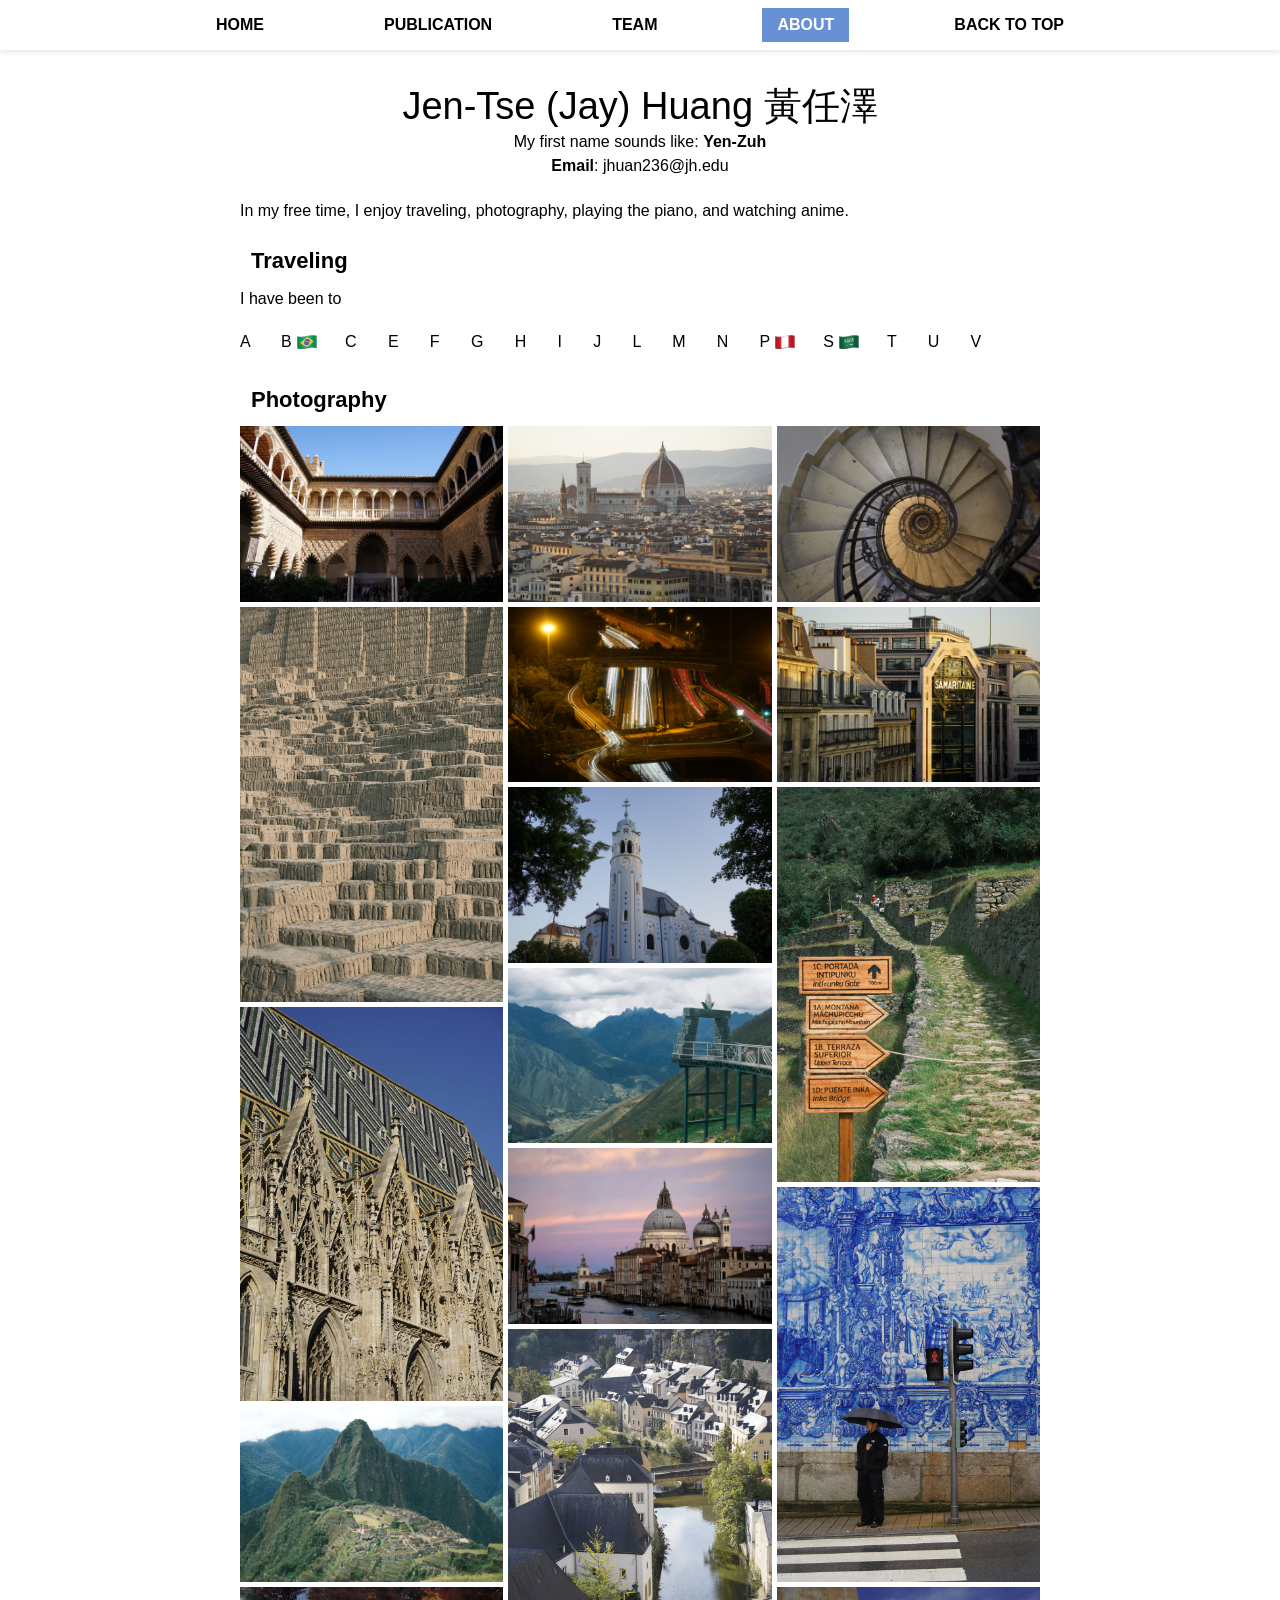
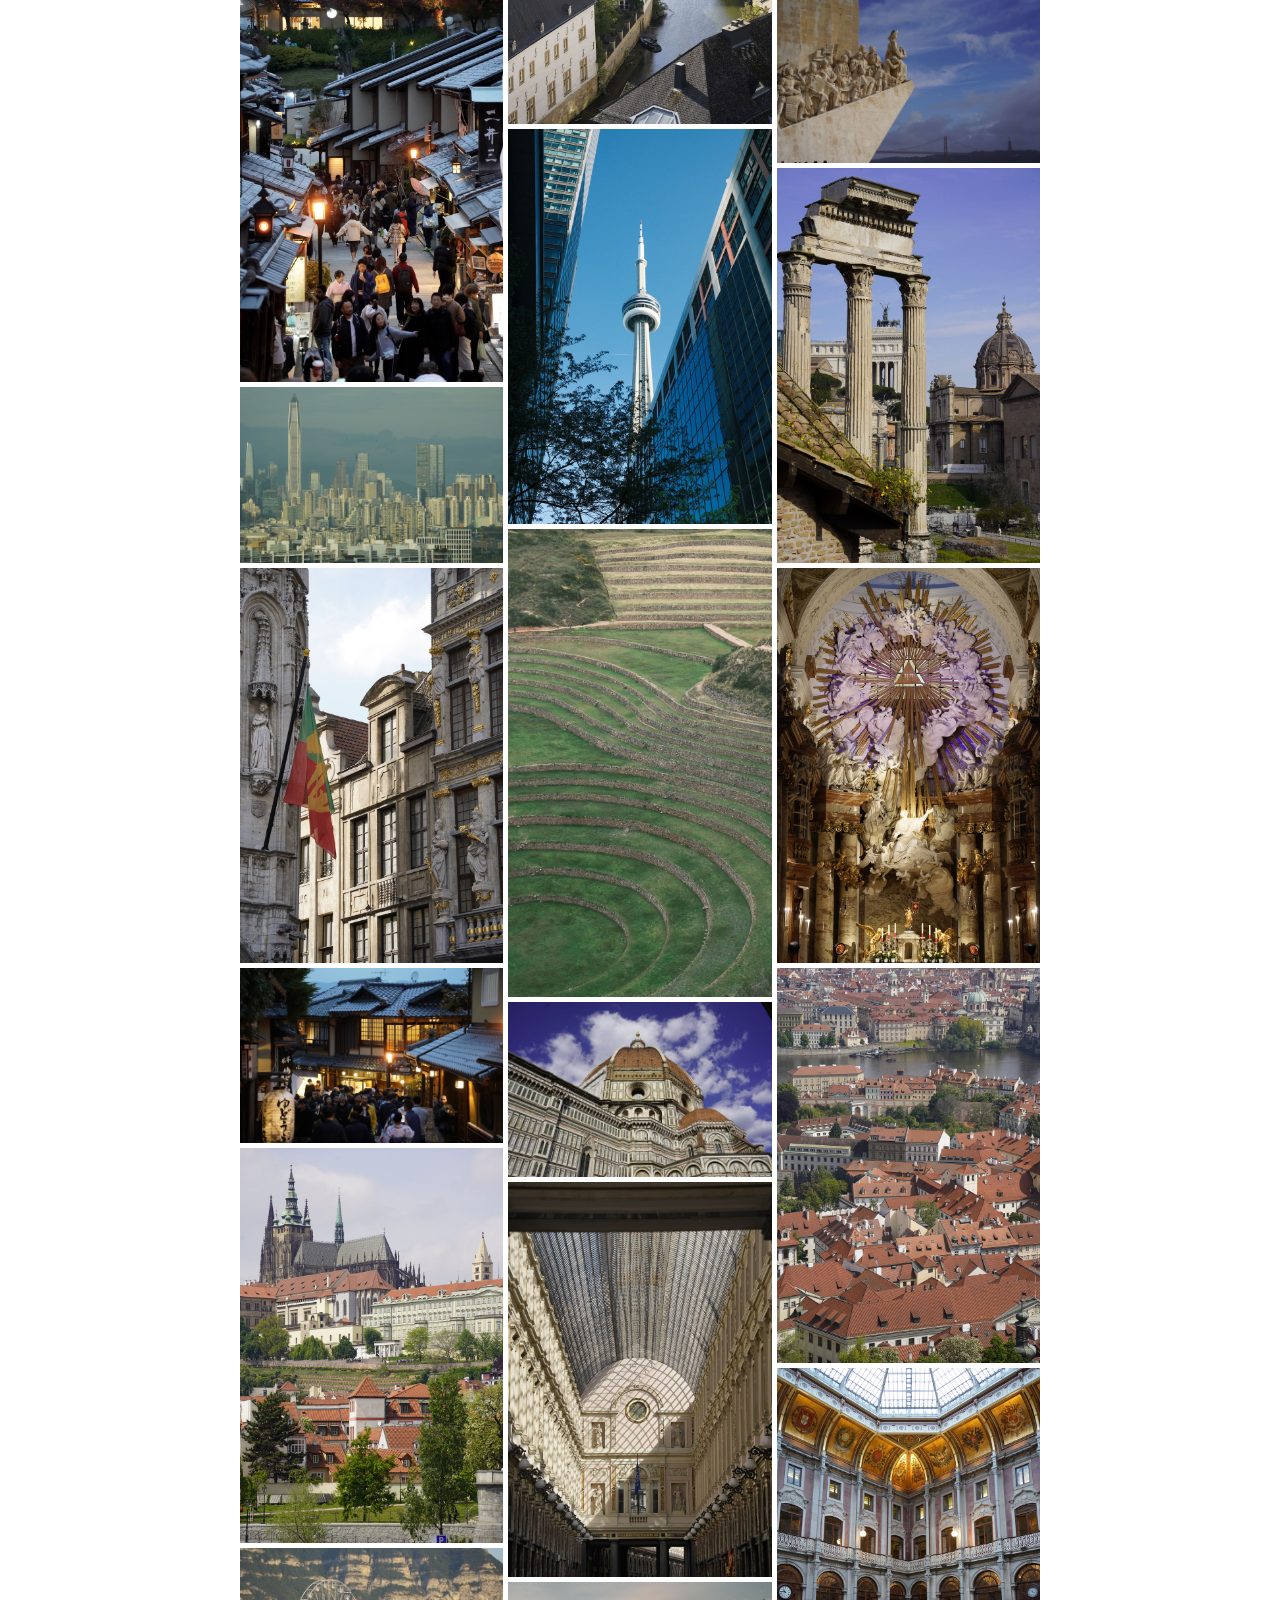
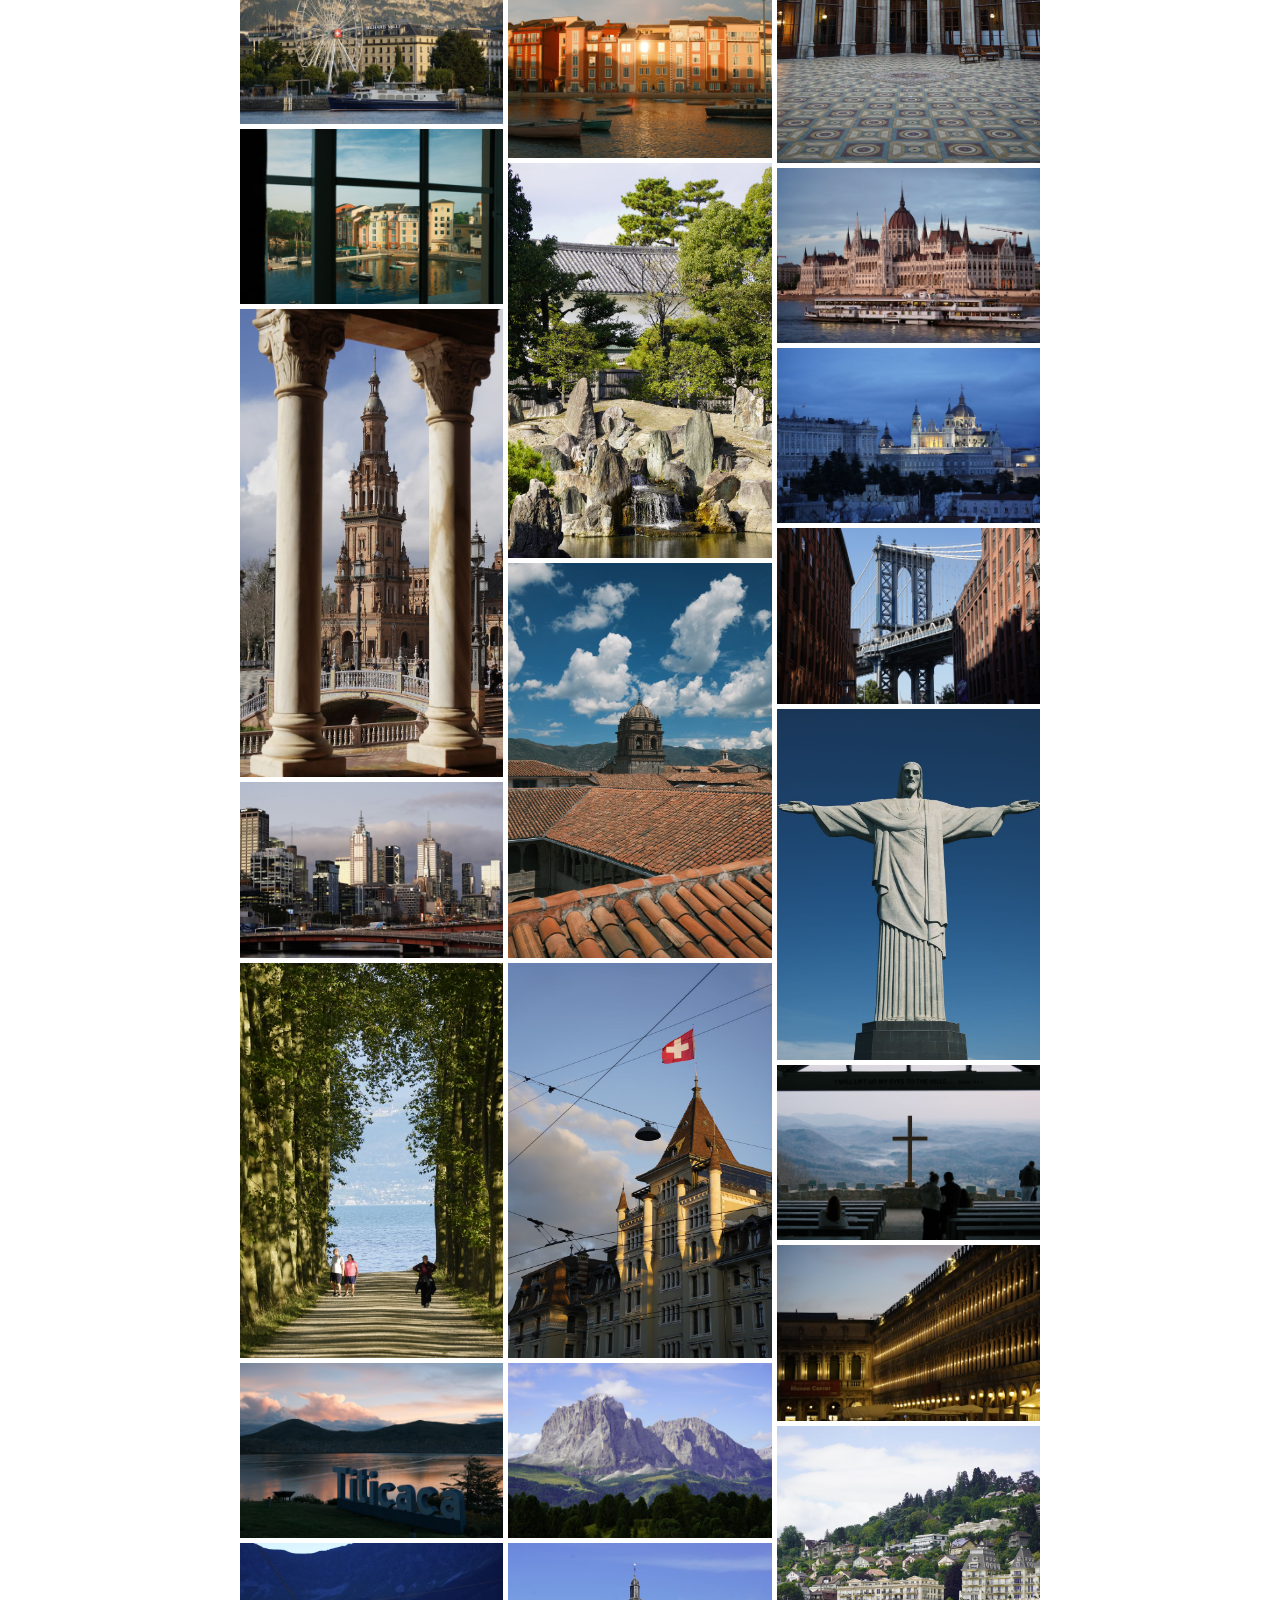
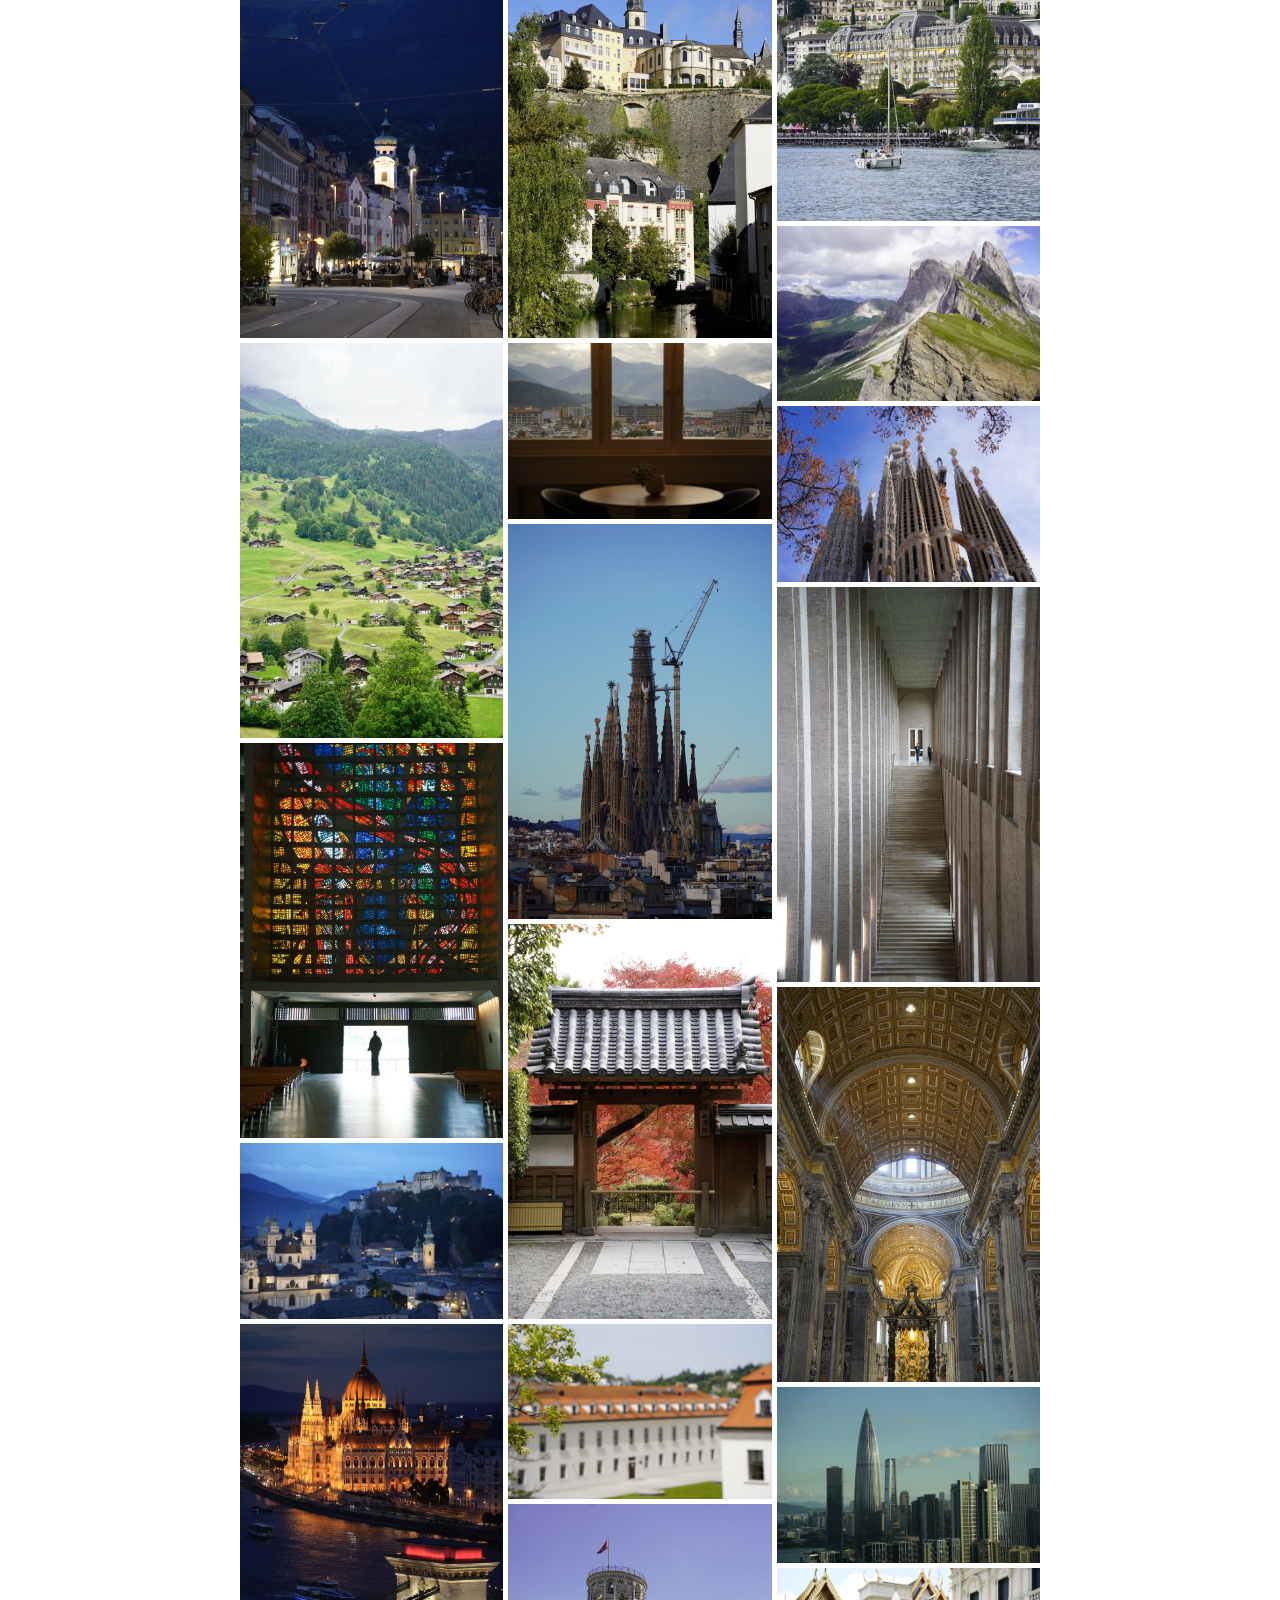
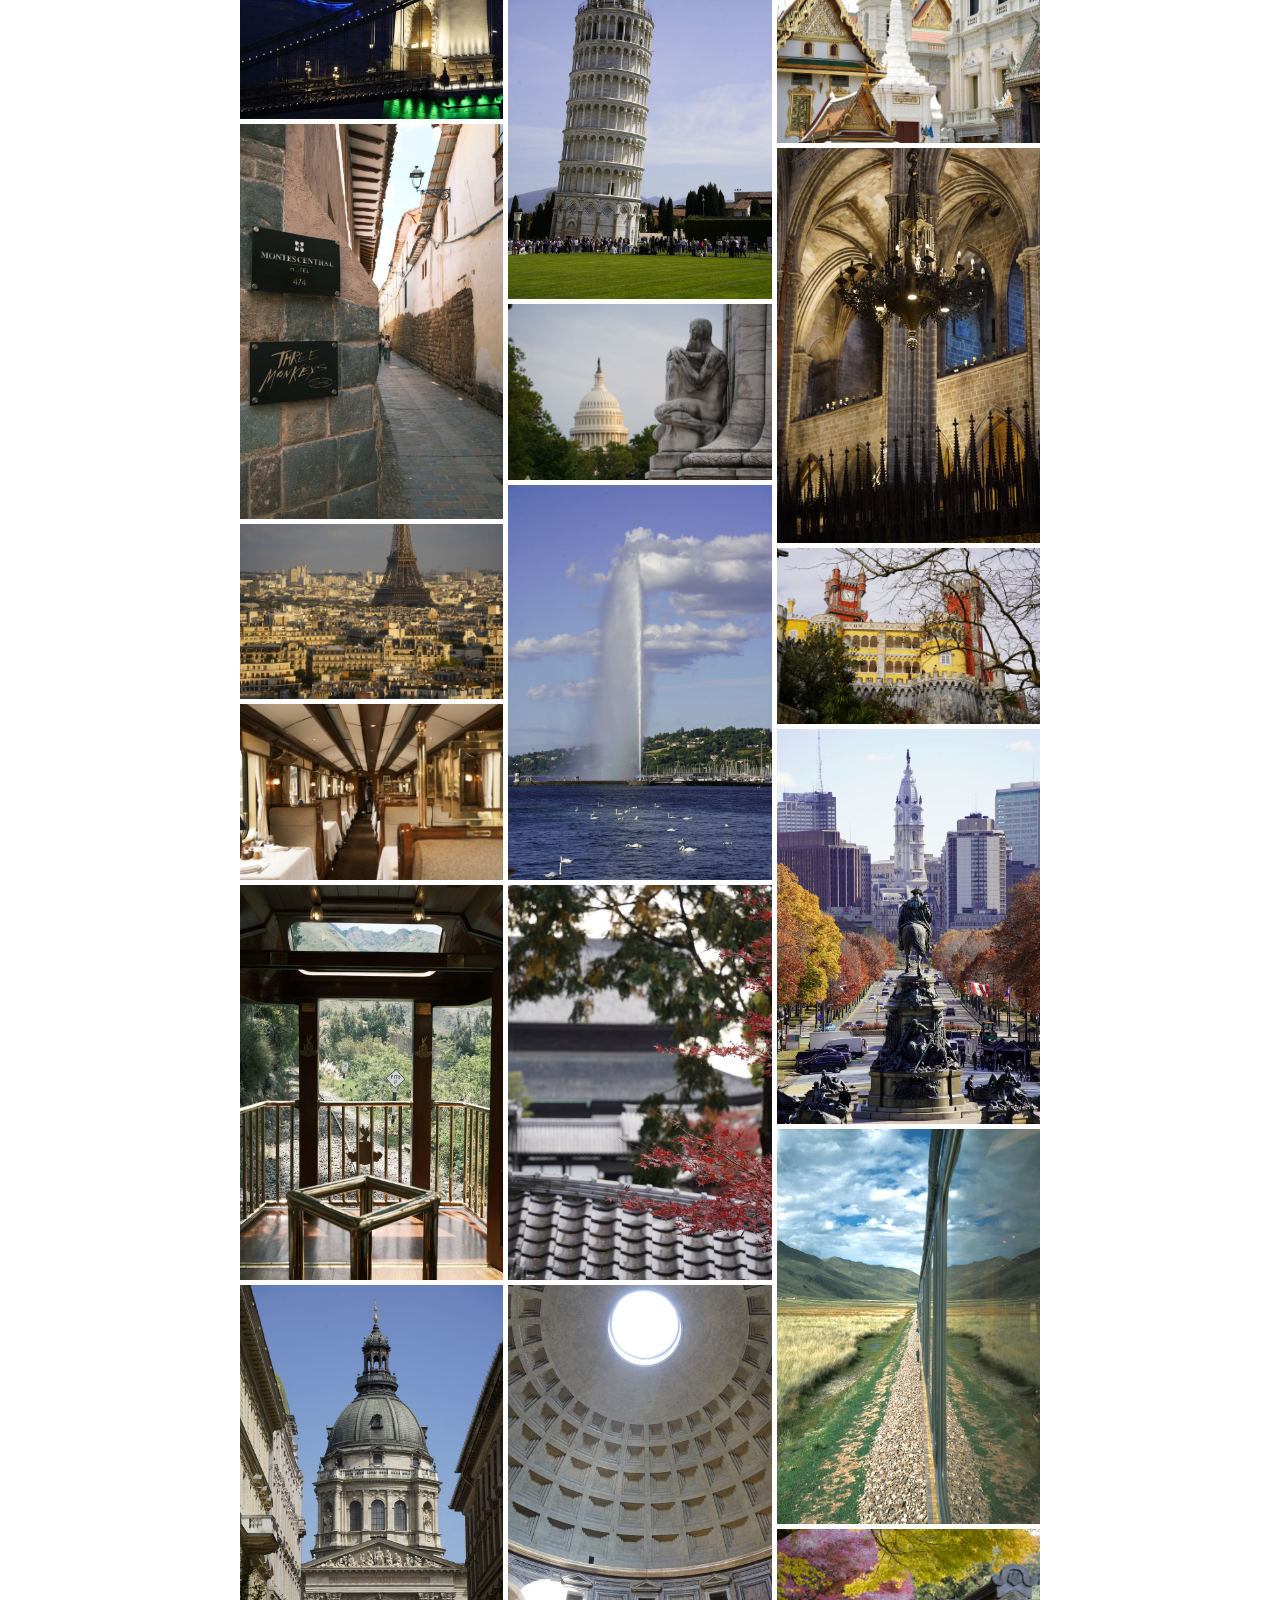
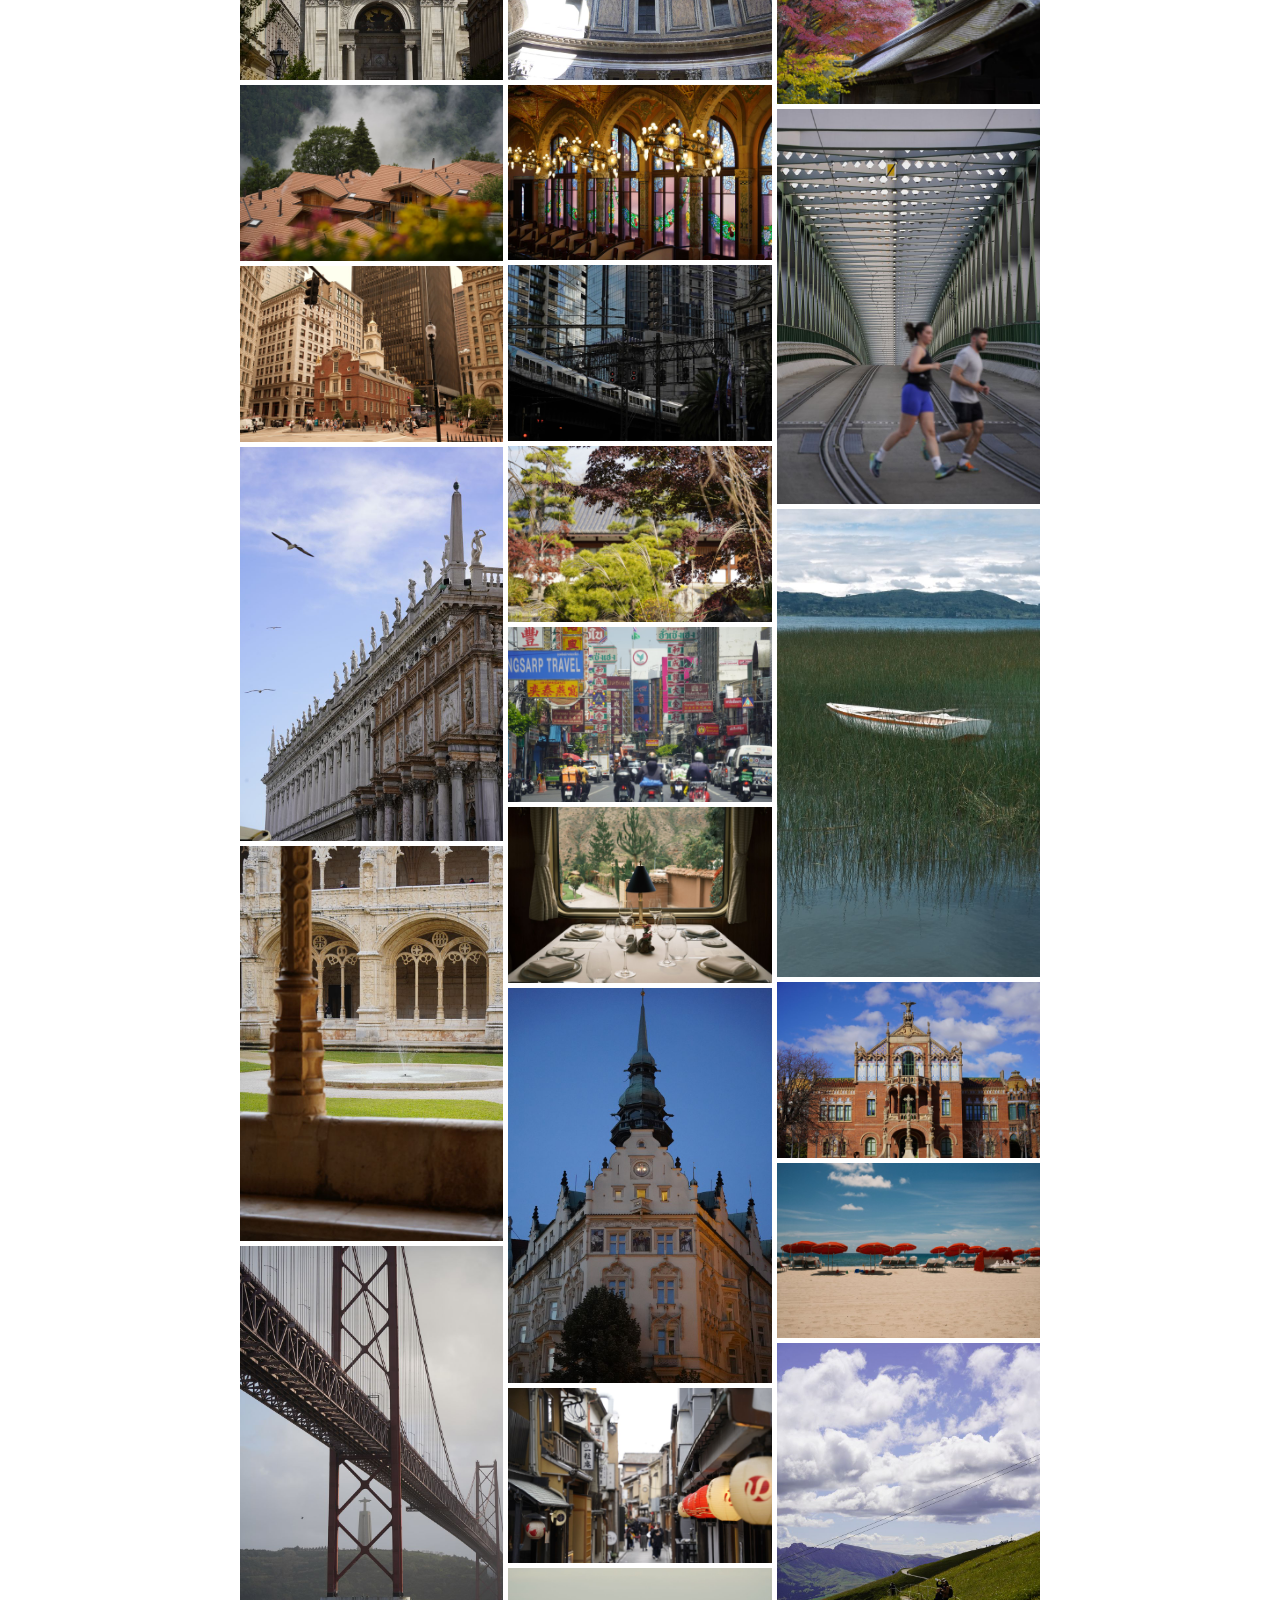
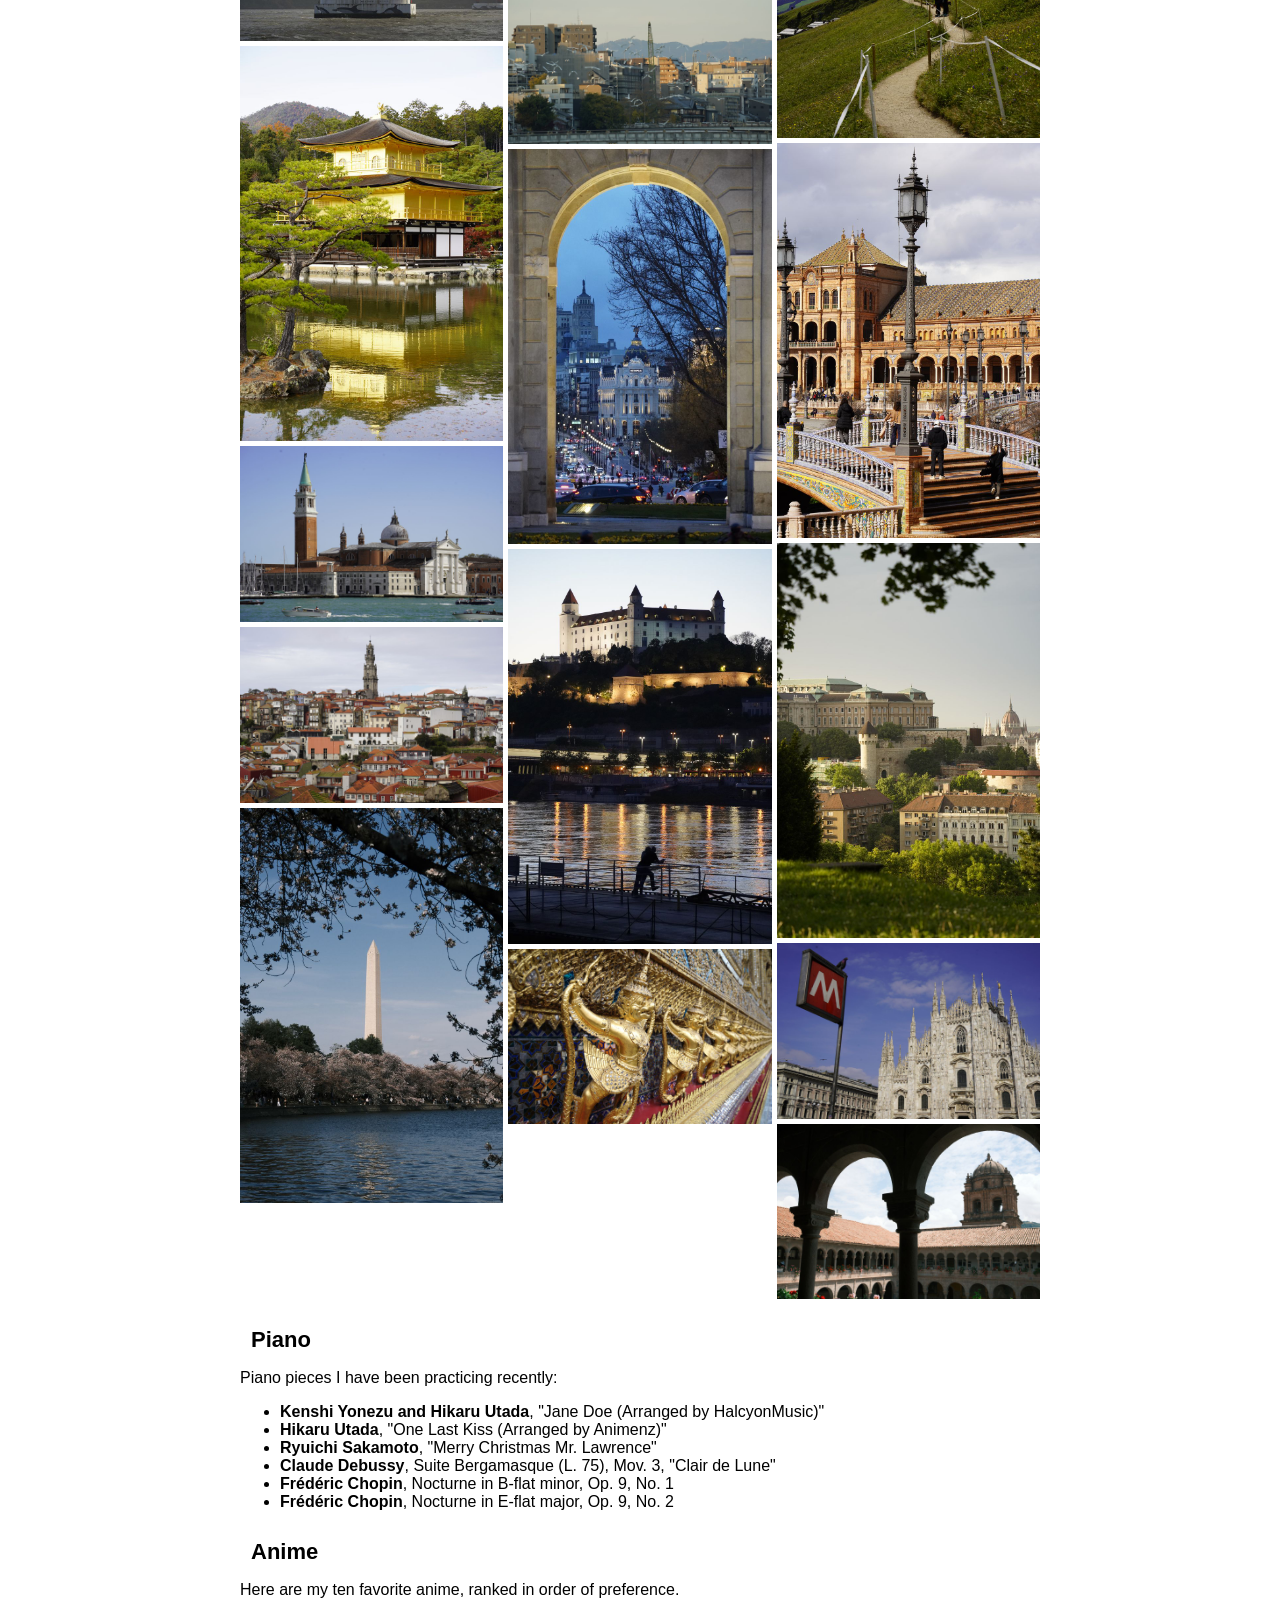
==== commit 9da5cd9e: "update photos" ====
--- a/about.html
+++ b/about.html
@@ -90,44 +90,112 @@
     <h2 class="section-title">Photography</h2>
     <!-- photos:start -- generated by scripts/optimize_images.py from raw/photography/; do not edit by hand -->
     <div class="masonry" id="photos">
-        <img src="images/photos/0761.jpg" alt="">
-        <img src="images/photos/0801.jpg" alt="">
-        <img src="images/photos/0824.jpg" alt="">
-        <img src="images/photos/1221.jpg" alt="">
-        <img src="images/photos/1223.jpg" alt="">
-        <img src="images/photos/1412.jpg" alt="">
-        <img src="images/photos/1632.jpg" alt="">
-        <img src="images/photos/1873.jpg" alt="">
-        <img src="images/photos/2001.jpg" alt="">
-        <img src="images/photos/2015.jpg" alt="">
-        <img src="images/photos/2134.jpg" alt="">
-        <img src="images/photos/2157.jpg" alt="">
-        <img src="images/photos/2457.jpg" alt="">
-        <img src="images/photos/2502.jpg" alt="">
-        <img src="images/photos/2970.jpg" alt="">
-        <img src="images/photos/2987.jpg" alt="">
-        <img src="images/photos/3005.jpg" alt="">
-        <img src="images/photos/3398.jpg" alt="">
-        <img src="images/photos/3399.jpg" alt="">
-        <img src="images/photos/3551.jpg" alt="">
-        <img src="images/photos/3567.jpg" alt="">
-        <img src="images/photos/3713.jpg" alt="">
-        <img src="images/photos/3792.jpg" alt="">
-        <img src="images/photos/3844.jpg" alt="">
-        <img src="images/photos/3857.jpg" alt="">
-        <img src="images/photos/4158.jpg" alt="">
-        <img src="images/photos/4174.jpg" alt="">
-        <img src="images/photos/4180.jpg" alt="">
-        <img src="images/photos/4188.jpg" alt="">
-        <img src="images/photos/4192.jpg" alt="">
-        <img src="images/photos/4604.jpg" alt="">
-        <img src="images/photos/4622.jpg" alt="">
-        <img src="images/photos/4886.jpg" alt="">
-        <img src="images/photos/4974.jpg" alt="">
-        <img src="images/photos/5007.jpg" alt="">
-        <img src="images/photos/5123.jpg" alt="">
-        <img src="images/photos/5130.jpg" alt="">
-        <img src="images/photos/5227.jpg" alt="">
+        <img src="images/photos/IMG_1431.JPG" alt="">
+        <img src="images/photos/JAY00007.JPG" alt="">
+        <img src="images/photos/JAY00081.JPG" alt="">
+        <img src="images/photos/JAY00249.JPG" alt="">
+        <img src="images/photos/JAY00296.JPG" alt="">
+        <img src="images/photos/JAY00398.JPG" alt="">
+        <img src="images/photos/JAY00444.JPG" alt="">
+        <img src="images/photos/JAY00449.JPG" alt="">
+        <img src="images/photos/JAY00530.JPG" alt="">
+        <img src="images/photos/JAY00578.JPG" alt="">
+        <img src="images/photos/JAY00662.JPG" alt="">
+        <img src="images/photos/JAY00863.JPG" alt="">
+        <img src="images/photos/JAY00881.JPG" alt="">
+        <img src="images/photos/JAY09608.JPG" alt="">
+        <img src="images/photos/JAY09618.JPG" alt="">
+        <img src="images/photos/JAY09643.JPG" alt="">
+        <img src="images/photos/JAY09711.JPG" alt="">
+        <img src="images/photos/JAYH0941.JPG" alt="">
+        <img src="images/photos/JAYH1046.JPG" alt="">
+        <img src="images/photos/JAYH1202.JPG" alt="">
+        <img src="images/photos/JAYH1224.JPG" alt="">
+        <img src="images/photos/JAYH1294.JPG" alt="">
+        <img src="images/photos/JAYH1299.JPG" alt="">
+        <img src="images/photos/JAYH1362.JPG" alt="">
+        <img src="images/photos/JAYH1389.JPG" alt="">
+        <img src="images/photos/JAYH1394.JPG" alt="">
+        <img src="images/photos/JAYH1456.JPG" alt="">
+        <img src="images/photos/JAYH1595.JPG" alt="">
+        <img src="images/photos/JAYH1604.JPG" alt="">
+        <img src="images/photos/JAYH1636.JPG" alt="">
+        <img src="images/photos/JAYH1884.JPG" alt="">
+        <img src="images/photos/JAYH1933.JPG" alt="">
+        <img src="images/photos/JAYH1981.JPG" alt="">
+        <img src="images/photos/JAYH2063.JPG" alt="">
+        <img src="images/photos/JAYH2128.JPG" alt="">
+        <img src="images/photos/JAYH2263.JPG" alt="">
+        <img src="images/photos/JAYH2513.JPG" alt="">
+        <img src="images/photos/JAYH2517.JPG" alt="">
+        <img src="images/photos/JAYH2758.JPG" alt="">
+        <img src="images/photos/JAYH3069.JPG" alt="">
+        <img src="images/photos/_DSC0761.JPG" alt="">
+        <img src="images/photos/_DSC0824.JPG" alt="">
+        <img src="images/photos/_DSC1223.JPG" alt="">
+        <img src="images/photos/_DSC1412.JPG" alt="">
+        <img src="images/photos/_DSC1632.JPG" alt="">
+        <img src="images/photos/_DSC1868.JPG" alt="">
+        <img src="images/photos/_DSC1873.JPG" alt="">
+        <img src="images/photos/_DSC2001.JPG" alt="">
+        <img src="images/photos/_DSC2015.JPG" alt="">
+        <img src="images/photos/_DSC2134.JPG" alt="">
+        <img src="images/photos/_DSC2157.JPG" alt="">
+        <img src="images/photos/_DSC2457.JPG" alt="">
+        <img src="images/photos/_DSC2917.JPG" alt="">
+        <img src="images/photos/_DSC2936.JPG" alt="">
+        <img src="images/photos/_DSC2970.JPG" alt="">
+        <img src="images/photos/_DSC2987.JPG" alt="">
+        <img src="images/photos/_DSC3005.JPG" alt="">
+        <img src="images/photos/_DSC3398.JPG" alt="">
+        <img src="images/photos/_DSC3401.JPG" alt="">
+        <img src="images/photos/_DSC3551.JPG" alt="">
+        <img src="images/photos/_DSC3567.JPG" alt="">
+        <img src="images/photos/_DSC3713.JPG" alt="">
+        <img src="images/photos/_DSC3755.JPG" alt="">
+        <img src="images/photos/_DSC3792.JPG" alt="">
+        <img src="images/photos/_DSC3844.JPG" alt="">
+        <img src="images/photos/_DSC3845.JPG" alt="">
+        <img src="images/photos/_DSC3949.JPG" alt="">
+        <img src="images/photos/_DSC4158.JPG" alt="">
+        <img src="images/photos/_DSC4174.JPG" alt="">
+        <img src="images/photos/_DSC4188.JPG" alt="">
+        <img src="images/photos/_DSC4192.JPG" alt="">
+        <img src="images/photos/_DSC4385.JPG" alt="">
+        <img src="images/photos/_DSC4558.JPG" alt="">
+        <img src="images/photos/_DSC4603.JPG" alt="">
+        <img src="images/photos/_DSC4604.JPG" alt="">
+        <img src="images/photos/_DSC4622.JPG" alt="">
+        <img src="images/photos/_DSC4794.JPG" alt="">
+        <img src="images/photos/_DSC4819.JPG" alt="">
+        <img src="images/photos/_DSC4886.JPG" alt="">
+        <img src="images/photos/_DSC4974.JPG" alt="">
+        <img src="images/photos/_DSC5007.JPG" alt="">
+        <img src="images/photos/_DSC5066.JPG" alt="">
+        <img src="images/photos/_DSC5127.JPG" alt="">
+        <img src="images/photos/_DSC5164.JPG" alt="">
+        <img src="images/photos/_DSC5227.JPG" alt="">
+        <img src="images/photos/_DSC6659.JPG" alt="">
+        <img src="images/photos/_DSC6669.JPG" alt="">
+        <img src="images/photos/_DSC6705.JPG" alt="">
+        <img src="images/photos/_DSC6726.JPG" alt="">
+        <img src="images/photos/_DSC7083.JPG" alt="">
+        <img src="images/photos/_DSC7159.JPG" alt="">
+        <img src="images/photos/_DSC7190.JPG" alt="">
+        <img src="images/photos/_DSC7385.JPG" alt="">
+        <img src="images/photos/_DSC7405.JPG" alt="">
+        <img src="images/photos/_DSC7502.JPG" alt="">
+        <img src="images/photos/_DSC7849.JPG" alt="">
+        <img src="images/photos/_DSC8007.JPG" alt="">
+        <img src="images/photos/_DSC8179.JPG" alt="">
+        <img src="images/photos/_DSC8290.JPG" alt="">
+        <img src="images/photos/_DSC8617.JPG" alt="">
+        <img src="images/photos/_DSC8634.JPG" alt="">
+        <img src="images/photos/_DSC8767.JPG" alt="">
+        <img src="images/photos/_DSC8835.JPG" alt="">
+        <img src="images/photos/_DSC8846.JPG" alt="">
+        <img src="images/photos/_DSC8958.JPG" alt="">
+        <img src="images/photos/_DSC9243.JPG" alt="">
     </div>
     <script>shuffleChildren("photos");</script>
     <!-- photos:end -->
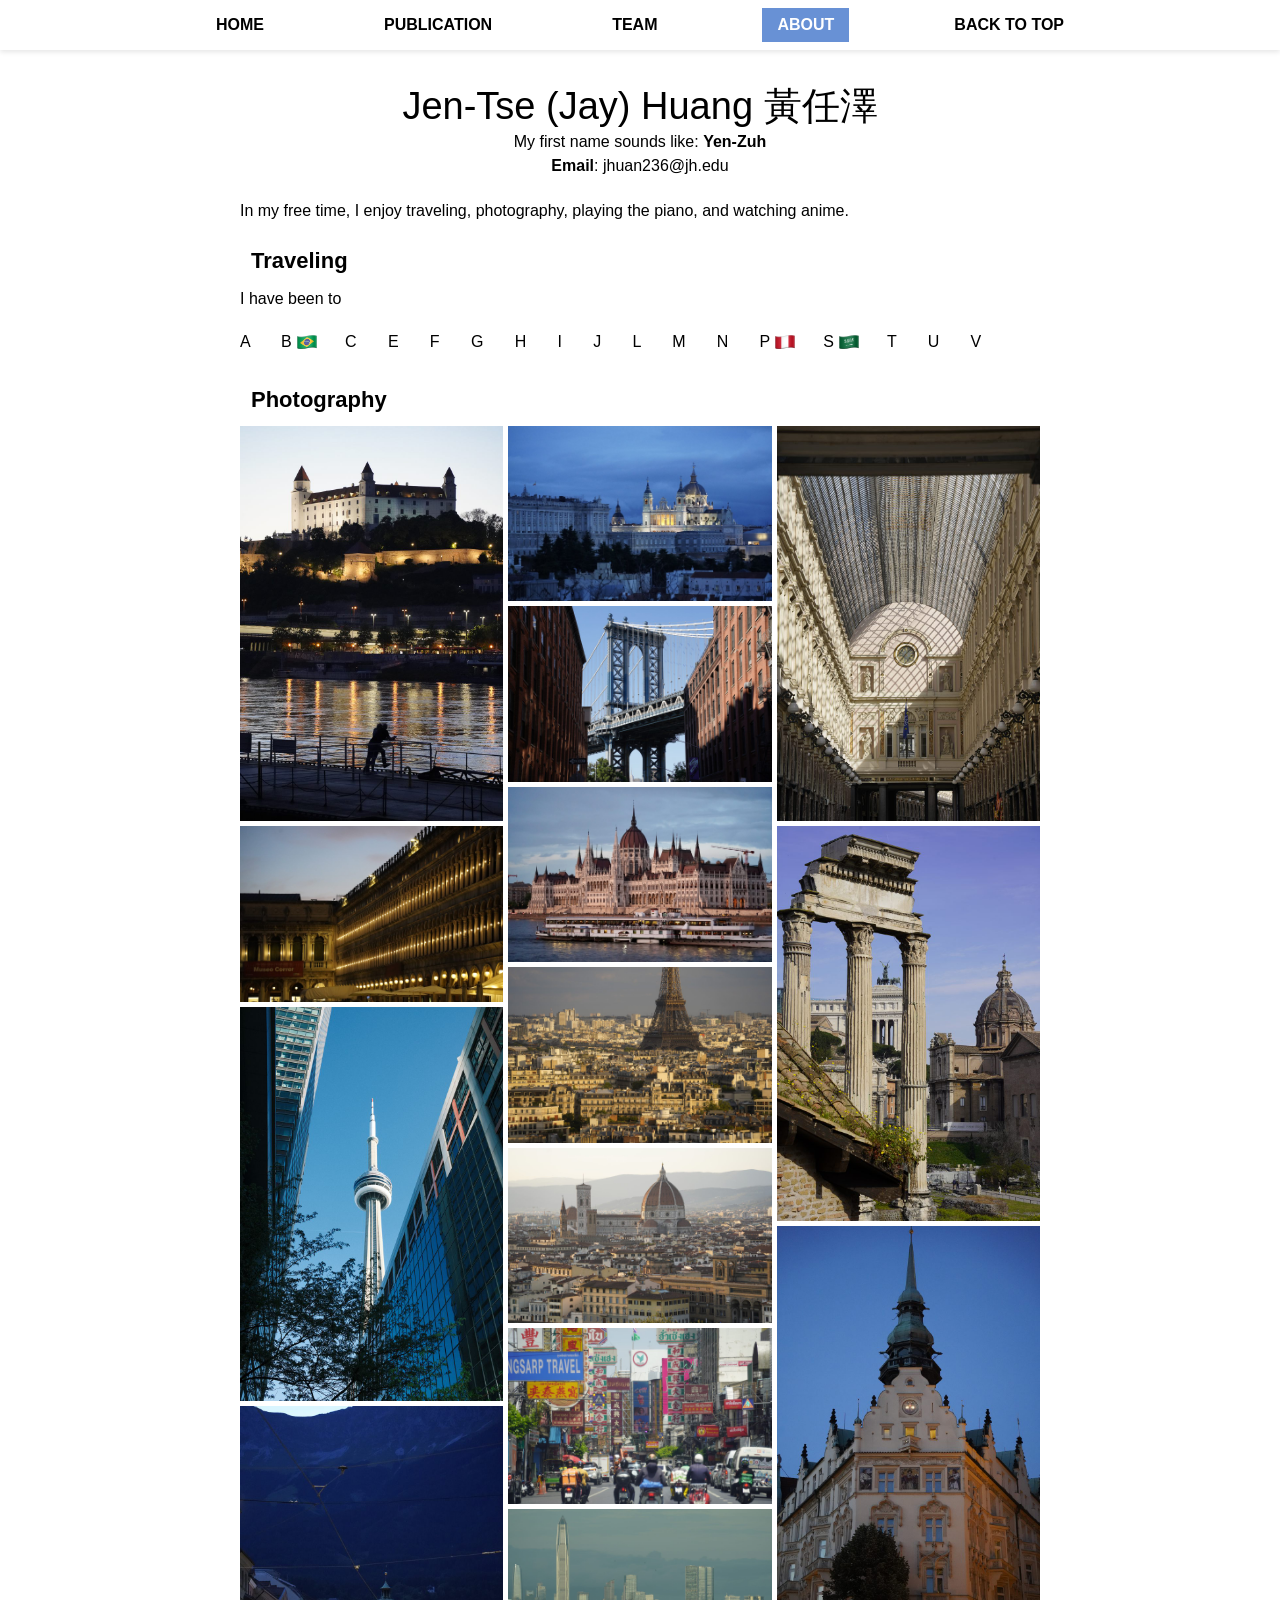
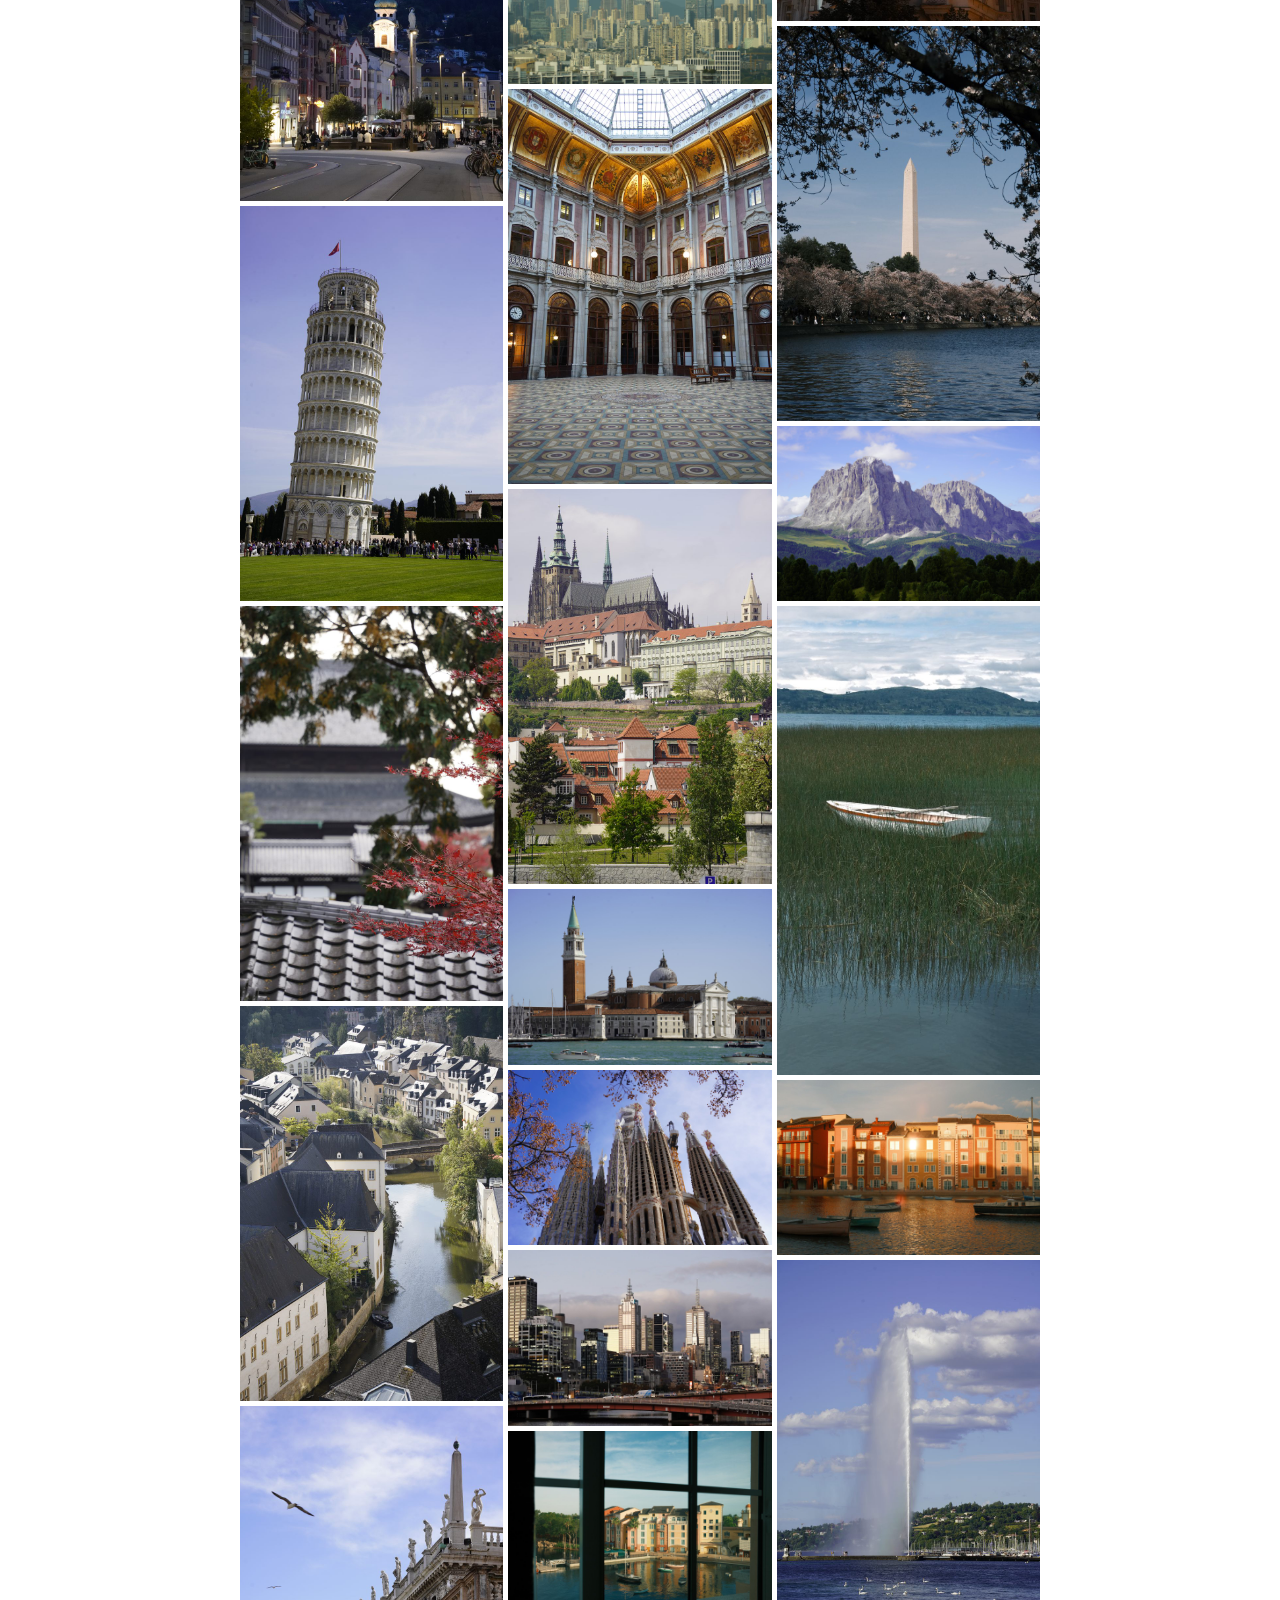
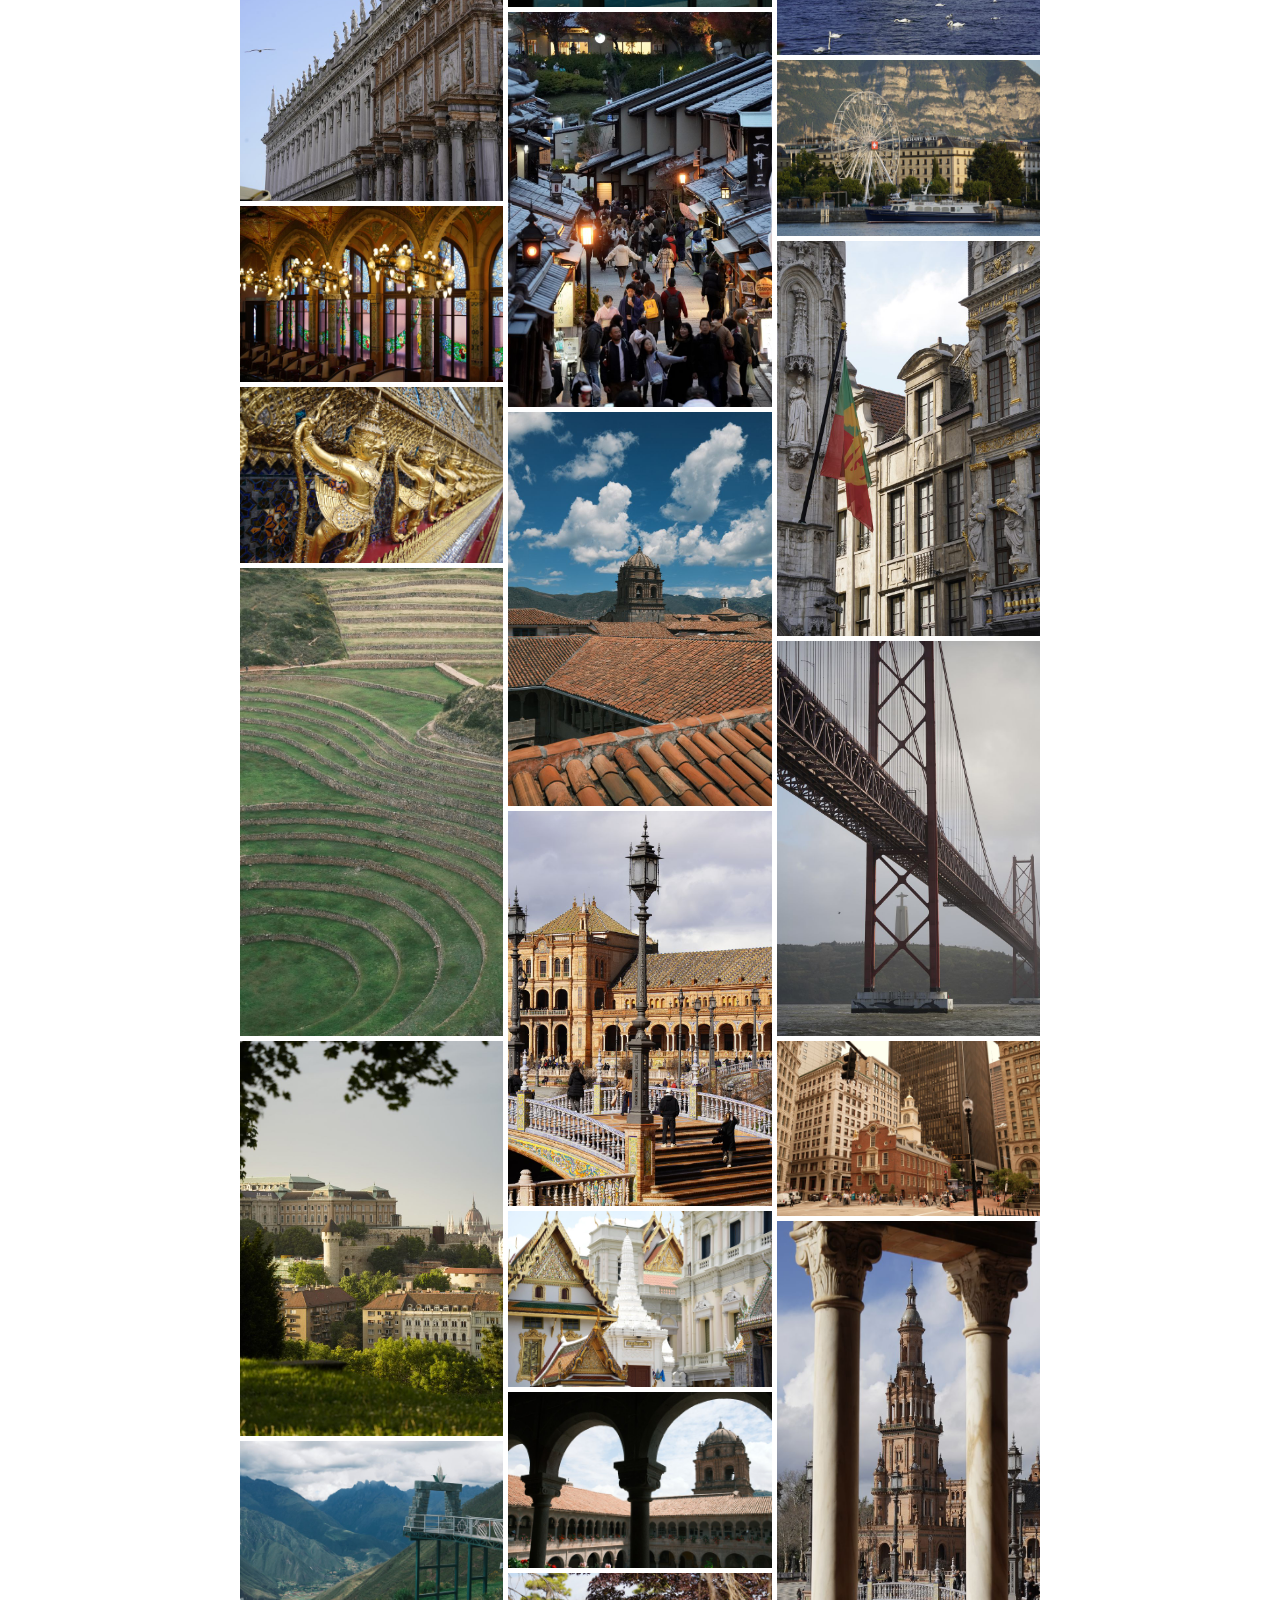
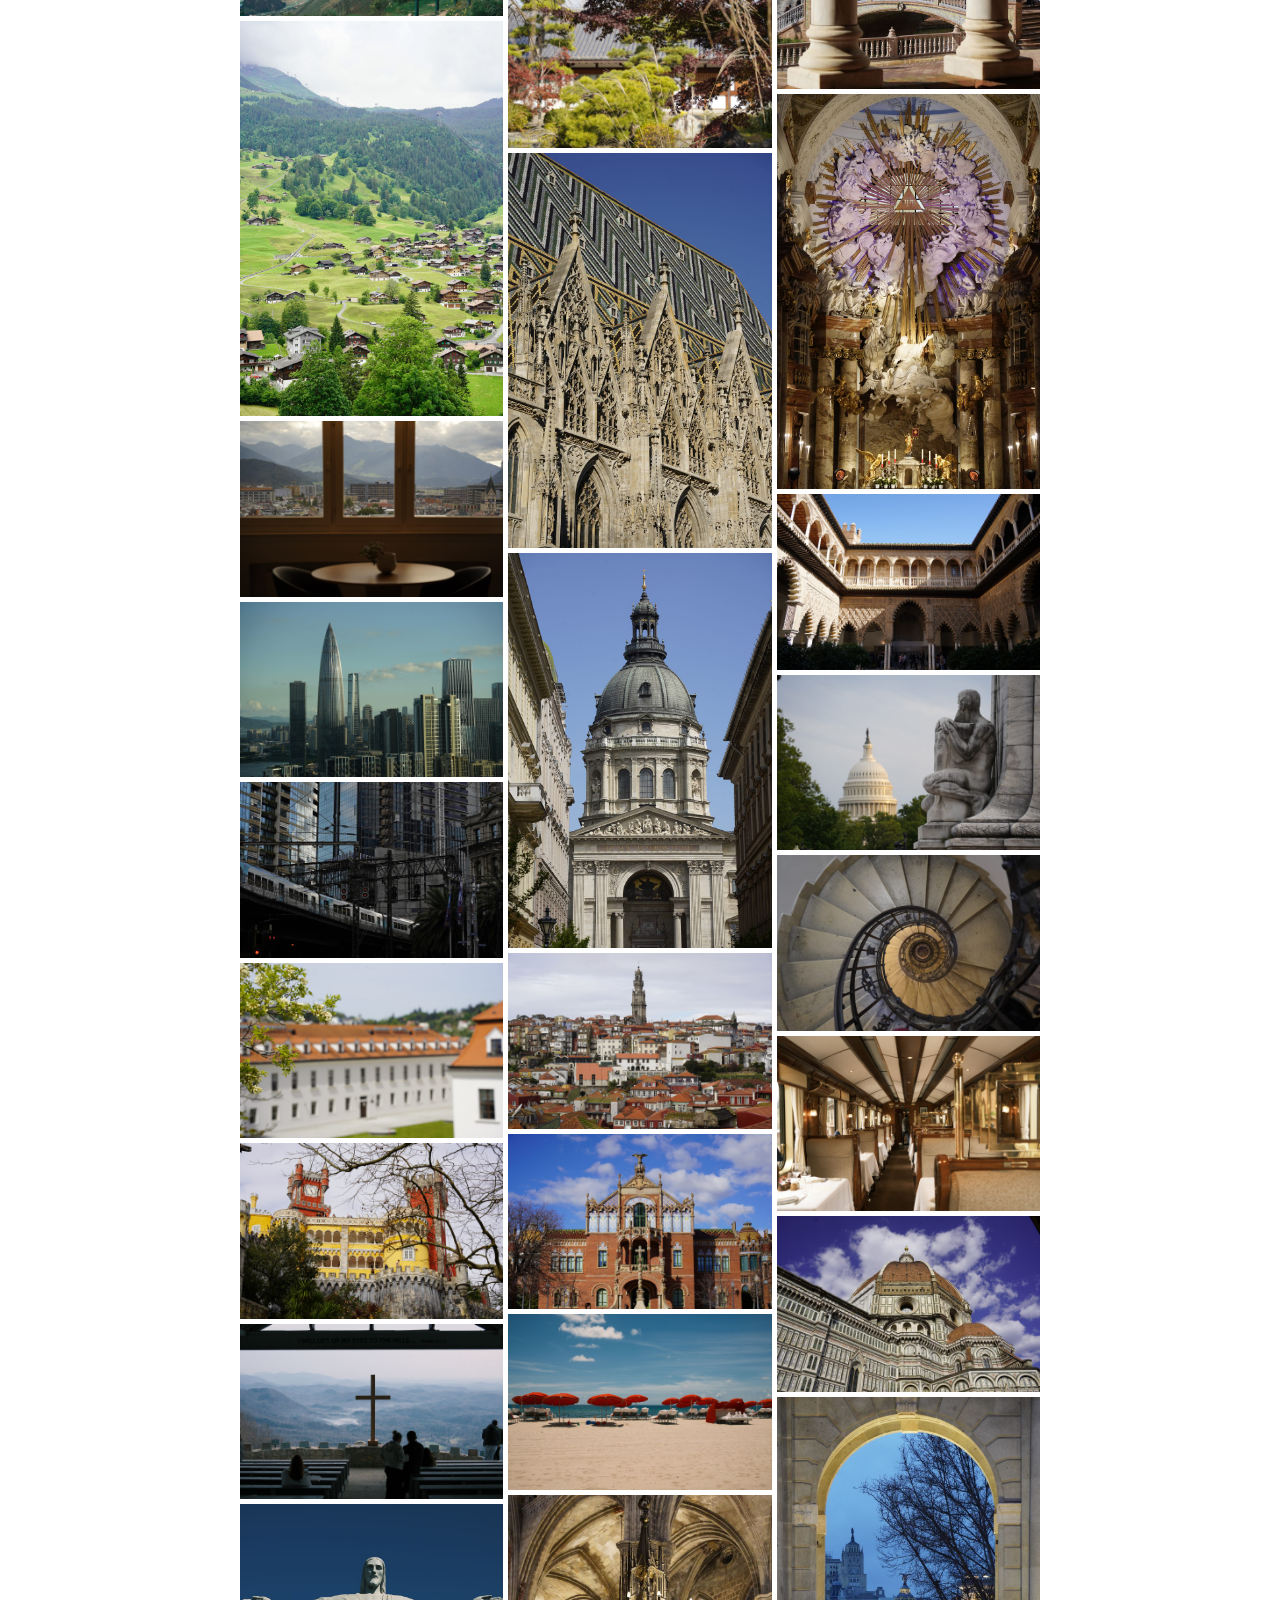
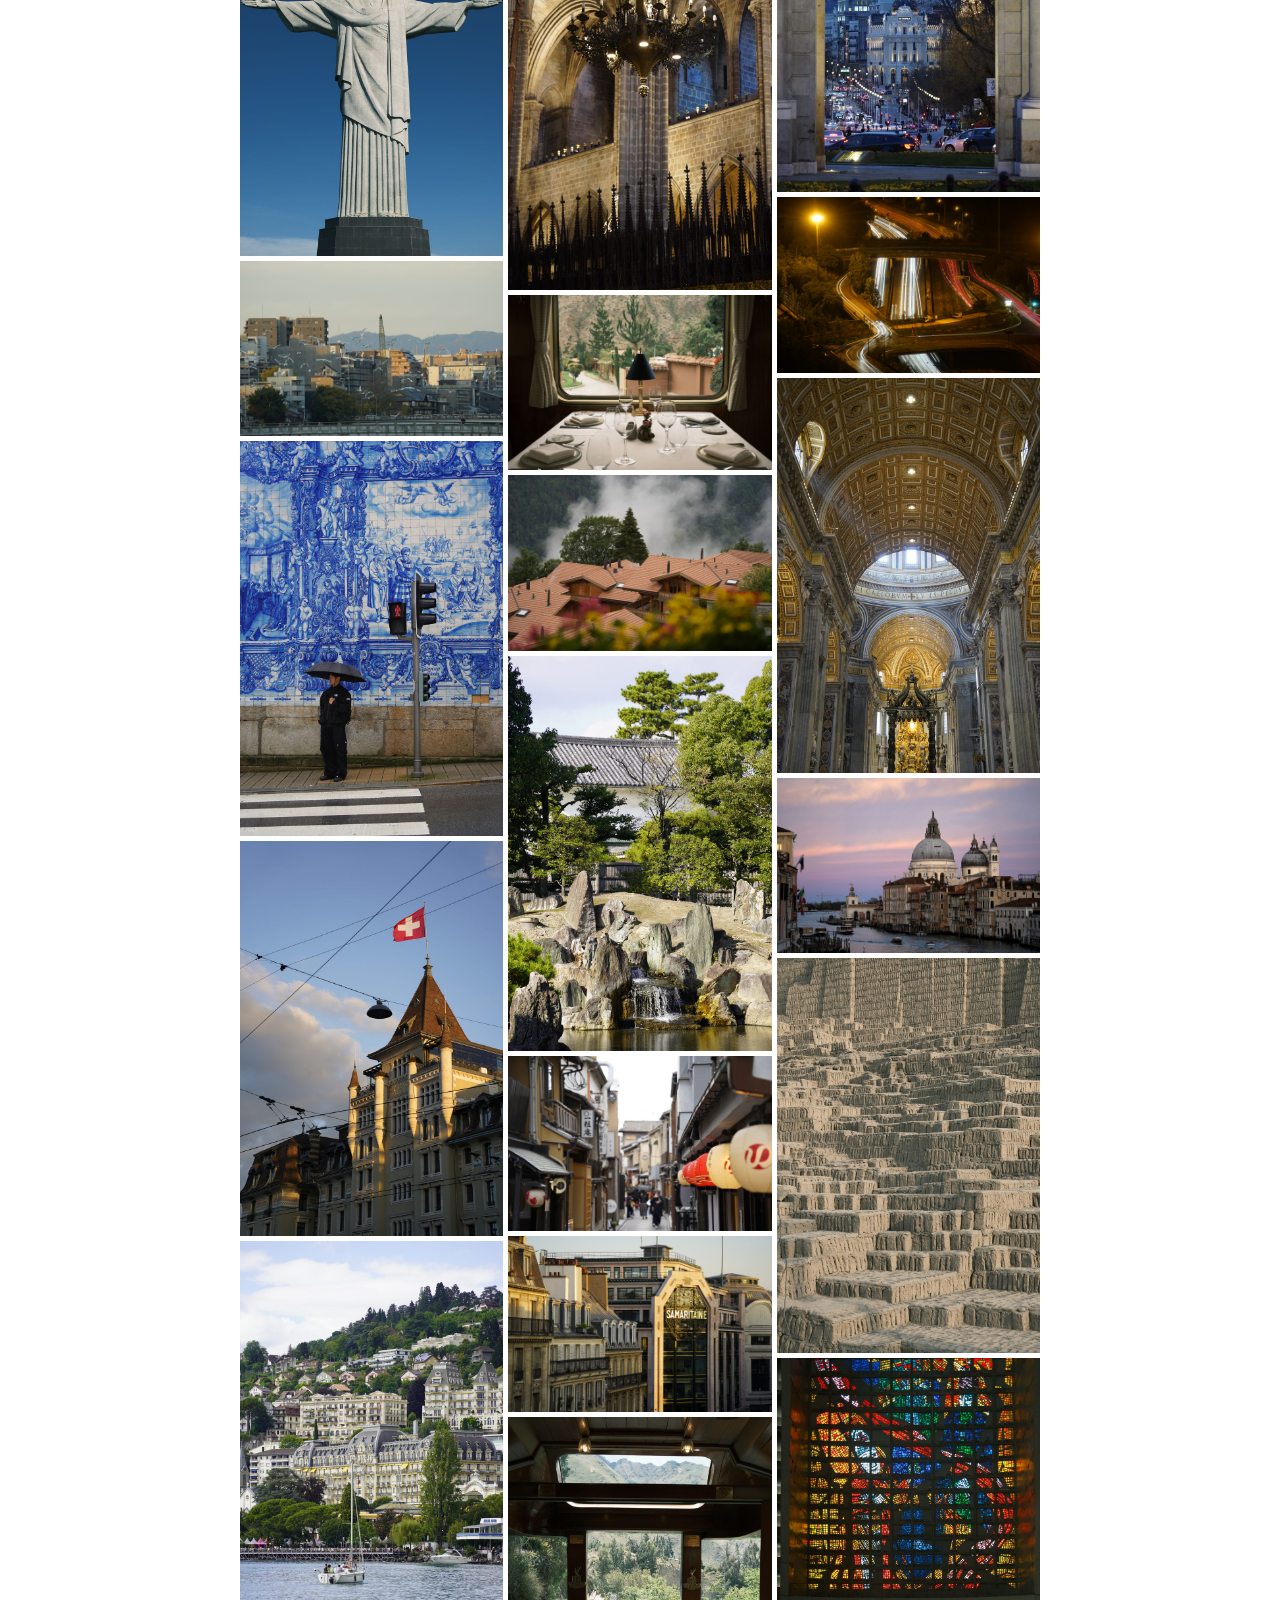
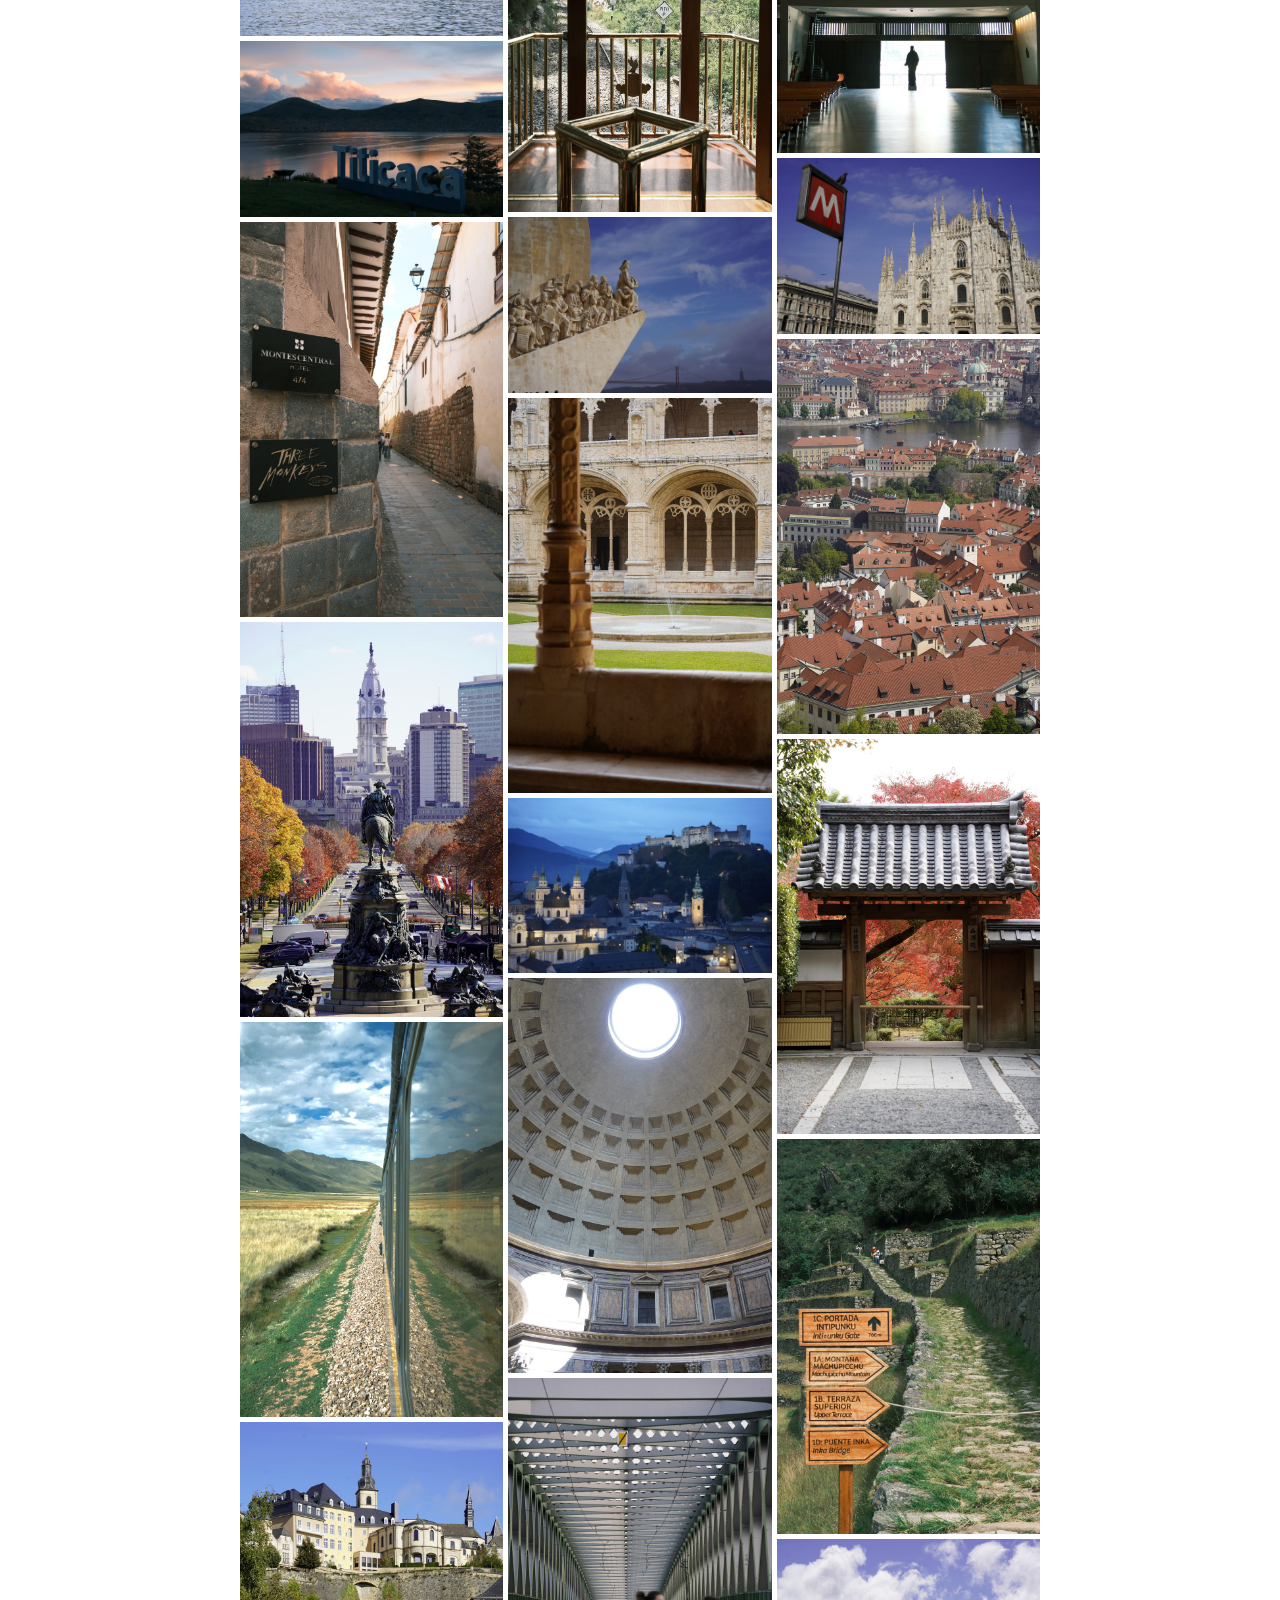
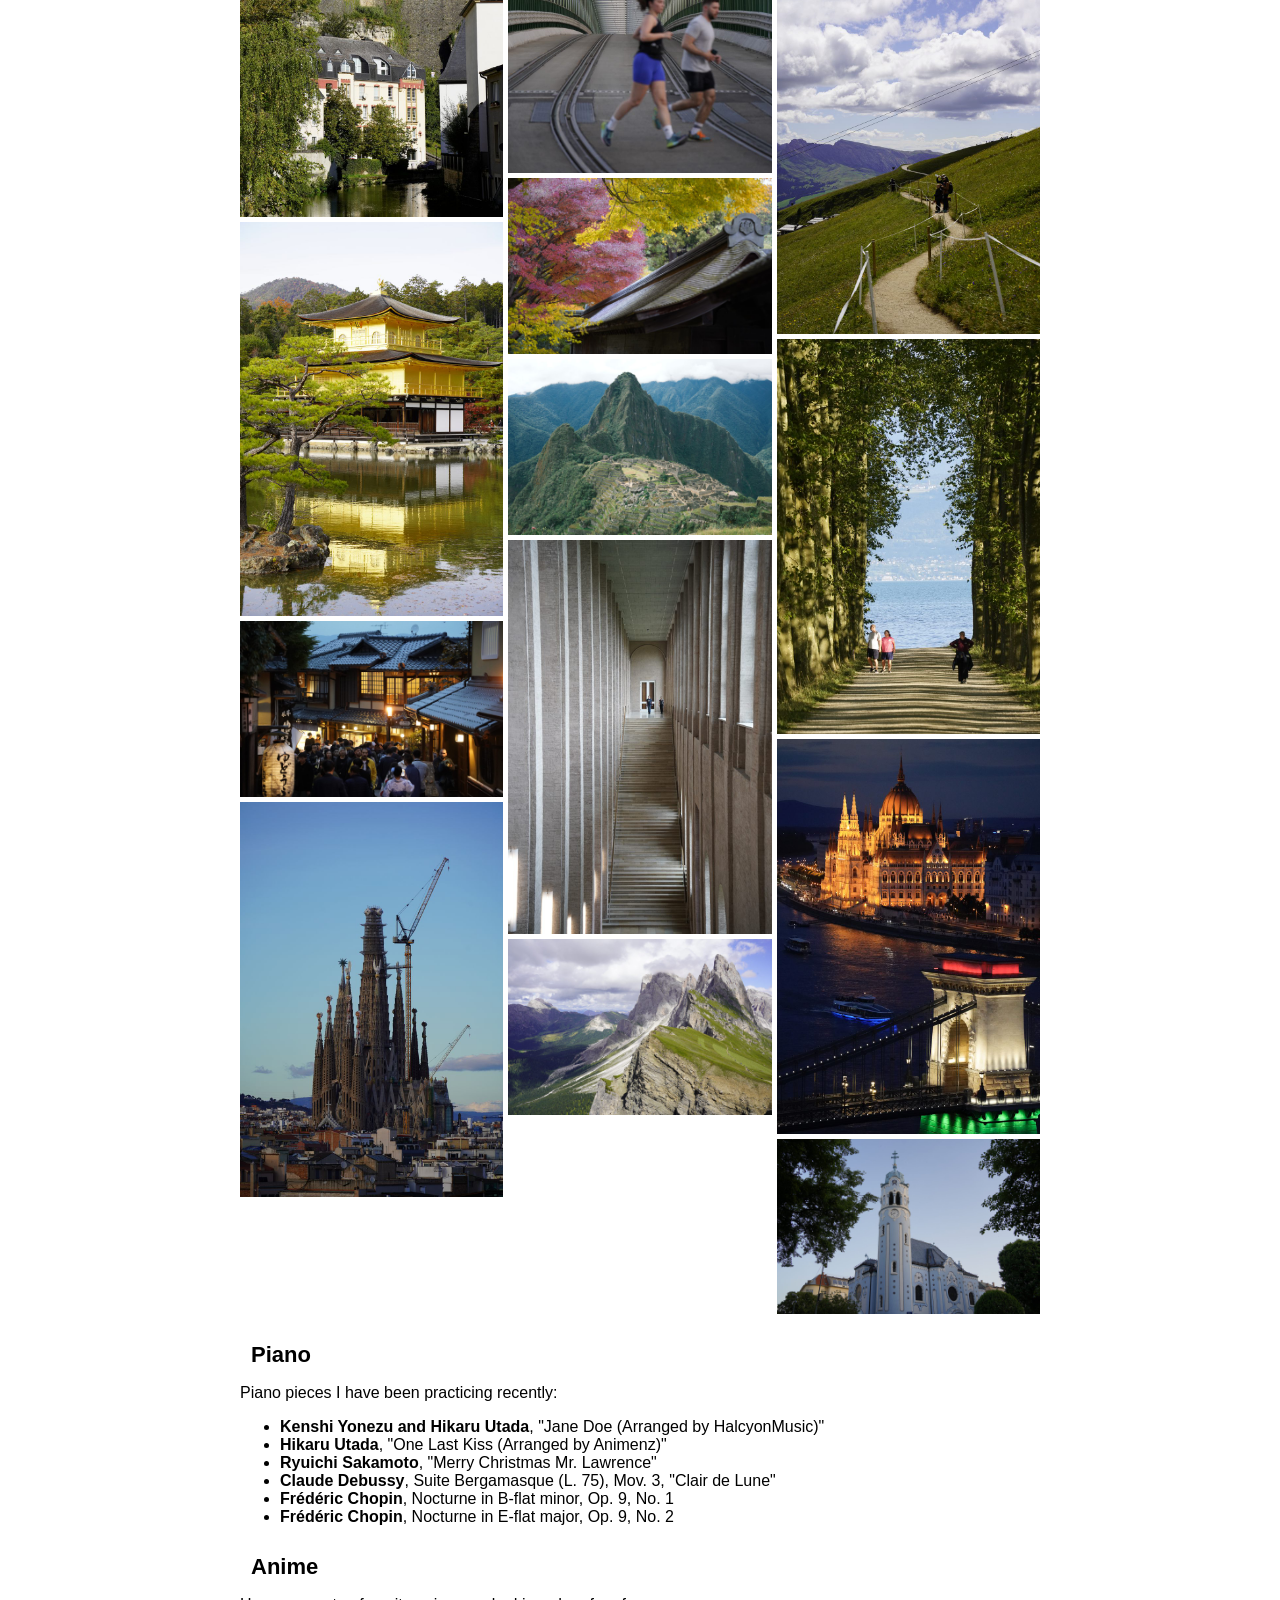
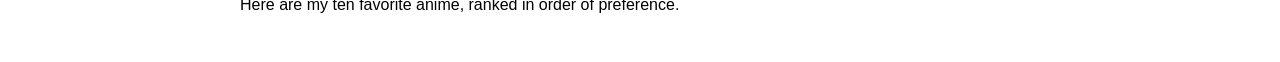
==== commit f700df9a: "update photo names underline" ====
--- a/about.html
+++ b/about.html
@@ -90,6 +90,72 @@
     <h2 class="section-title">Photography</h2>
     <!-- photos:start -- generated by scripts/optimize_images.py from raw/photography/; do not edit by hand -->
     <div class="masonry" id="photos">
+        <img src="images/photos/DSC0761.JPG" alt="">
+        <img src="images/photos/DSC0824.JPG" alt="">
+        <img src="images/photos/DSC1223.JPG" alt="">
+        <img src="images/photos/DSC1412.JPG" alt="">
+        <img src="images/photos/DSC1632.JPG" alt="">
+        <img src="images/photos/DSC1868.JPG" alt="">
+        <img src="images/photos/DSC1873.JPG" alt="">
+        <img src="images/photos/DSC2001.JPG" alt="">
+        <img src="images/photos/DSC2015.JPG" alt="">
+        <img src="images/photos/DSC2134.JPG" alt="">
+        <img src="images/photos/DSC2157.JPG" alt="">
+        <img src="images/photos/DSC2457.JPG" alt="">
+        <img src="images/photos/DSC2917.JPG" alt="">
+        <img src="images/photos/DSC2936.JPG" alt="">
+        <img src="images/photos/DSC2970.JPG" alt="">
+        <img src="images/photos/DSC2987.JPG" alt="">
+        <img src="images/photos/DSC3005.JPG" alt="">
+        <img src="images/photos/DSC3398.JPG" alt="">
+        <img src="images/photos/DSC3401.JPG" alt="">
+        <img src="images/photos/DSC3551.JPG" alt="">
+        <img src="images/photos/DSC3567.JPG" alt="">
+        <img src="images/photos/DSC3713.JPG" alt="">
+        <img src="images/photos/DSC3755.JPG" alt="">
+        <img src="images/photos/DSC3792.JPG" alt="">
+        <img src="images/photos/DSC3844.JPG" alt="">
+        <img src="images/photos/DSC3845.JPG" alt="">
+        <img src="images/photos/DSC3949.JPG" alt="">
+        <img src="images/photos/DSC4158.JPG" alt="">
+        <img src="images/photos/DSC4174.JPG" alt="">
+        <img src="images/photos/DSC4188.JPG" alt="">
+        <img src="images/photos/DSC4192.JPG" alt="">
+        <img src="images/photos/DSC4385.JPG" alt="">
+        <img src="images/photos/DSC4558.JPG" alt="">
+        <img src="images/photos/DSC4603.JPG" alt="">
+        <img src="images/photos/DSC4604.JPG" alt="">
+        <img src="images/photos/DSC4622.JPG" alt="">
+        <img src="images/photos/DSC4794.JPG" alt="">
+        <img src="images/photos/DSC4819.JPG" alt="">
+        <img src="images/photos/DSC4886.JPG" alt="">
+        <img src="images/photos/DSC4974.JPG" alt="">
+        <img src="images/photos/DSC5007.JPG" alt="">
+        <img src="images/photos/DSC5066.JPG" alt="">
+        <img src="images/photos/DSC5127.JPG" alt="">
+        <img src="images/photos/DSC5164.JPG" alt="">
+        <img src="images/photos/DSC5227.JPG" alt="">
+        <img src="images/photos/DSC6659.JPG" alt="">
+        <img src="images/photos/DSC6669.JPG" alt="">
+        <img src="images/photos/DSC6705.JPG" alt="">
+        <img src="images/photos/DSC6726.JPG" alt="">
+        <img src="images/photos/DSC7083.JPG" alt="">
+        <img src="images/photos/DSC7159.JPG" alt="">
+        <img src="images/photos/DSC7190.JPG" alt="">
+        <img src="images/photos/DSC7385.JPG" alt="">
+        <img src="images/photos/DSC7405.JPG" alt="">
+        <img src="images/photos/DSC7502.JPG" alt="">
+        <img src="images/photos/DSC7849.JPG" alt="">
+        <img src="images/photos/DSC8007.JPG" alt="">
+        <img src="images/photos/DSC8179.JPG" alt="">
+        <img src="images/photos/DSC8290.JPG" alt="">
+        <img src="images/photos/DSC8617.JPG" alt="">
+        <img src="images/photos/DSC8634.JPG" alt="">
+        <img src="images/photos/DSC8767.JPG" alt="">
+        <img src="images/photos/DSC8835.JPG" alt="">
+        <img src="images/photos/DSC8846.JPG" alt="">
+        <img src="images/photos/DSC8958.JPG" alt="">
+        <img src="images/photos/DSC9243.JPG" alt="">
         <img src="images/photos/IMG_1431.JPG" alt="">
         <img src="images/photos/JAY00007.JPG" alt="">
         <img src="images/photos/JAY00081.JPG" alt="">
@@ -130,72 +196,6 @@
         <img src="images/photos/JAYH2517.JPG" alt="">
         <img src="images/photos/JAYH2758.JPG" alt="">
         <img src="images/photos/JAYH3069.JPG" alt="">
-        <img src="images/photos/_DSC0761.JPG" alt="">
-        <img src="images/photos/_DSC0824.JPG" alt="">
-        <img src="images/photos/_DSC1223.JPG" alt="">
-        <img src="images/photos/_DSC1412.JPG" alt="">
-        <img src="images/photos/_DSC1632.JPG" alt="">
-        <img src="images/photos/_DSC1868.JPG" alt="">
-        <img src="images/photos/_DSC1873.JPG" alt="">
-        <img src="images/photos/_DSC2001.JPG" alt="">
-        <img src="images/photos/_DSC2015.JPG" alt="">
-        <img src="images/photos/_DSC2134.JPG" alt="">
-        <img src="images/photos/_DSC2157.JPG" alt="">
-        <img src="images/photos/_DSC2457.JPG" alt="">
-        <img src="images/photos/_DSC2917.JPG" alt="">
-        <img src="images/photos/_DSC2936.JPG" alt="">
-        <img src="images/photos/_DSC2970.JPG" alt="">
-        <img src="images/photos/_DSC2987.JPG" alt="">
-        <img src="images/photos/_DSC3005.JPG" alt="">
-        <img src="images/photos/_DSC3398.JPG" alt="">
-        <img src="images/photos/_DSC3401.JPG" alt="">
-        <img src="images/photos/_DSC3551.JPG" alt="">
-        <img src="images/photos/_DSC3567.JPG" alt="">
-        <img src="images/photos/_DSC3713.JPG" alt="">
-        <img src="images/photos/_DSC3755.JPG" alt="">
-        <img src="images/photos/_DSC3792.JPG" alt="">
-        <img src="images/photos/_DSC3844.JPG" alt="">
-        <img src="images/photos/_DSC3845.JPG" alt="">
-        <img src="images/photos/_DSC3949.JPG" alt="">
-        <img src="images/photos/_DSC4158.JPG" alt="">
-        <img src="images/photos/_DSC4174.JPG" alt="">
-        <img src="images/photos/_DSC4188.JPG" alt="">
-        <img src="images/photos/_DSC4192.JPG" alt="">
-        <img src="images/photos/_DSC4385.JPG" alt="">
-        <img src="images/photos/_DSC4558.JPG" alt="">
-        <img src="images/photos/_DSC4603.JPG" alt="">
-        <img src="images/photos/_DSC4604.JPG" alt="">
-        <img src="images/photos/_DSC4622.JPG" alt="">
-        <img src="images/photos/_DSC4794.JPG" alt="">
-        <img src="images/photos/_DSC4819.JPG" alt="">
-        <img src="images/photos/_DSC4886.JPG" alt="">
-        <img src="images/photos/_DSC4974.JPG" alt="">
-        <img src="images/photos/_DSC5007.JPG" alt="">
-        <img src="images/photos/_DSC5066.JPG" alt="">
-        <img src="images/photos/_DSC5127.JPG" alt="">
-        <img src="images/photos/_DSC5164.JPG" alt="">
-        <img src="images/photos/_DSC5227.JPG" alt="">
-        <img src="images/photos/_DSC6659.JPG" alt="">
-        <img src="images/photos/_DSC6669.JPG" alt="">
-        <img src="images/photos/_DSC6705.JPG" alt="">
-        <img src="images/photos/_DSC6726.JPG" alt="">
-        <img src="images/photos/_DSC7083.JPG" alt="">
-        <img src="images/photos/_DSC7159.JPG" alt="">
-        <img src="images/photos/_DSC7190.JPG" alt="">
-        <img src="images/photos/_DSC7385.JPG" alt="">
-        <img src="images/photos/_DSC7405.JPG" alt="">
-        <img src="images/photos/_DSC7502.JPG" alt="">
-        <img src="images/photos/_DSC7849.JPG" alt="">
-        <img src="images/photos/_DSC8007.JPG" alt="">
-        <img src="images/photos/_DSC8179.JPG" alt="">
-        <img src="images/photos/_DSC8290.JPG" alt="">
-        <img src="images/photos/_DSC8617.JPG" alt="">
-        <img src="images/photos/_DSC8634.JPG" alt="">
-        <img src="images/photos/_DSC8767.JPG" alt="">
-        <img src="images/photos/_DSC8835.JPG" alt="">
-        <img src="images/photos/_DSC8846.JPG" alt="">
-        <img src="images/photos/_DSC8958.JPG" alt="">
-        <img src="images/photos/_DSC9243.JPG" alt="">
     </div>
     <script>shuffleChildren("photos");</script>
     <!-- photos:end -->
